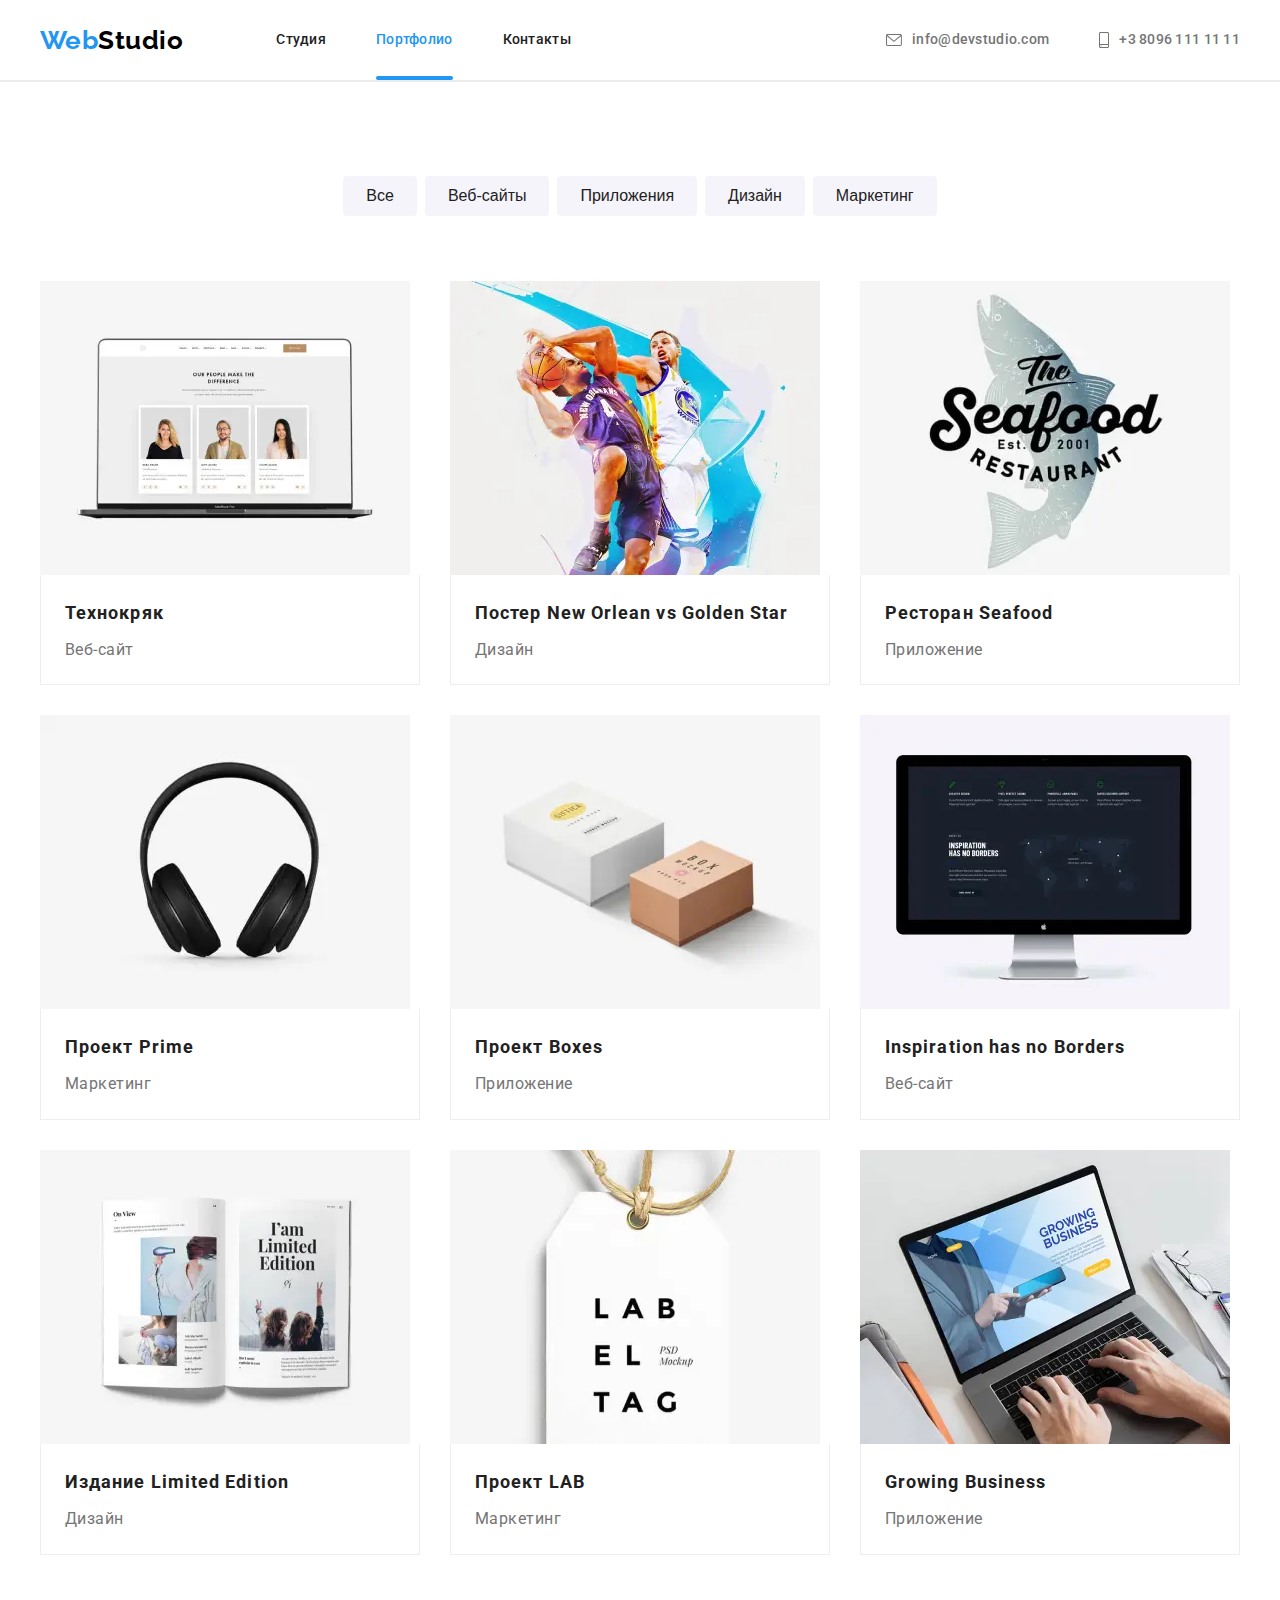
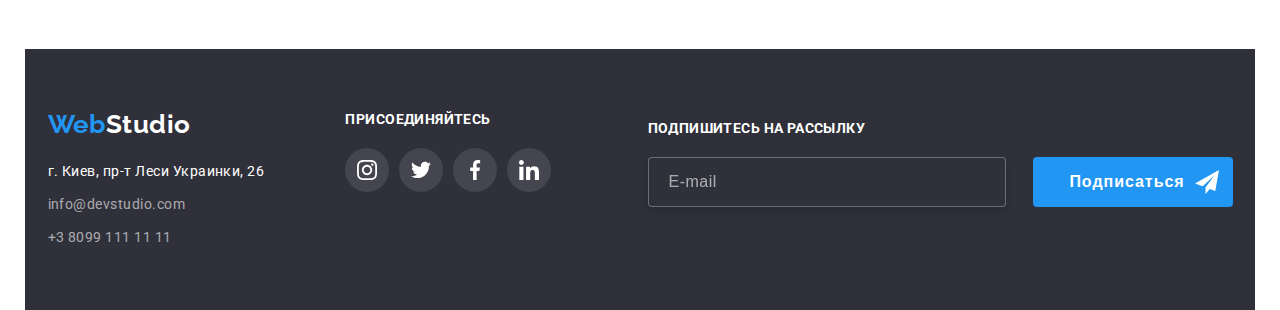
==== portfolio.html @ 76807a7b "254" ====
<!DOCTYPE html>
<html lang="ru">
  <head>
    <meta charset="UTF-8" />
    <meta name="viewport" content="width=device-width, initial-scale=1.0" />
    <title>WebStudio (Version 2.1)</title>
    <link rel="preconnect" href="https://fonts.gstatic.com" />
    <link
      rel="stylesheet"
      href="https://cdnjs.cloudflare.com/ajax/libs/modern-normalize/1.0.0/modern-normalize.min.css"
      integrity="sha512-ISS7cAi1PEhQ8jnbJpJZMd29NlhNj4AWYyLOSp2CE/CsHxTCu+r+t0D2yoJudVrd0/8fTVPUVDzY5Tvli75u/g=="
      crossorigin="anonymous"
    />
    <link
      href="https://fonts.googleapis.com/css2?family=Raleway:wght@700&family=Roboto:wght@400;500;700;900&display=swap"
      rel="stylesheet"
    />
    <link rel="stylesheet" href="./css/main.min.css" />
  </head>
  <body>
    <header class="header">
      <div class="header__container container">
        <nav class="header-nav">
          <a href="/" class="logo">
            <span class="logo__webletters">Web</span>Studio</a
          >
          <ul class="header-nav__list list">
            <li class="header-nav__item">
              <a href="/" class="header-nav__link"
                >Студия</a
              >
            </li>
            <li class="header-nav__item">
              <a href="./portfolio.html" class="header-nav__link header-nav__link--active">Портфолио</a>
            </li>
            <li class="header-nav__item">
              <a href="./contacts.html" class="header-nav__link">Контакты</a>
            </li>
          </ul>
          <!-- Contacts links in Header -->
          <ul class="header-contacts__list list">
            <li class="header-contacts__item">
              <a href="mailto:info@devstudio.com" class="header-contacts__link">
                <svg class="header-contacts__icon-env">
                  <use href="./images/icons.svg#envelope"></use></svg
                >info@devstudio.com</a
              >
            </li>
            <li class="header-contacts__item">
              <a href="tel:+380961111111" class="header-contacts__link"
                ><svg class="header-contacts__icon-phone">
                  <use href="./images/icons.svg#smartphone"></use></svg
                >+3 8096 111 11 11</a
              >
            </li>
          </ul>
        </nav>
        <button type="button" class="mobile-menu__button" data-menu-button>
          <svg class="mobile-menu__icon-menu">
            <use href="./images/icons.svg#mobile-menu"></use>
            >
          </svg>
        </button>
      </div>
      <div class="mobile-menu" data-menu>
        <div class="mobile-menu__container container">
          <button
            type="button"
            class="mobile-menu__close-button"
            data-menu-close
          >
            <svg class="mobile-menu__icon-close">
              <use href="./images/icons.svg#mobile-menu-close"></use>
              >
            </svg>
          </button>
          <ul class="mobile-menu__nav-list list">
            <li class="mobile-menu__nav-item">
              <a href="/" class="mobile-menu__nav-link link">Студия</a>
            </li>
            <li class="mobile-menu__nav-item">
              <a href="./portfolio.html" class="mobile-menu__nav-link link"
                >Портфолио</a
              >
            </li>
            <li class="mobile-menu__nav-item">
              <a href="" class="mobile-menu__nav-link link">Контакты</a>
            </li>
          </ul>
          <ul class="mobile-menu__contacts-list list">
            <li class="mobile-menu__contacts-item">
              <a href="tel:+380961111111" class="mobile-menu__contacts-tel link"
                >+3 8096 111 11 11</a
              >
            </li>
            <li class=mobile-menu__contacts-item">
              <a href="mailto:info@devstudio.com" class="mobile-menu__contacts-email link">
                info@devstudio.com</a
              >
            </li>
          </ul>
          <div class="mobile-menu__social-icon-row">
                <ul class="mobile-menu__social-icon-list list">
                  <li class="mobile-menu__social-icon-item">
                    <a href="#" class="mobile-menu__social-icon-link link">
                      Instagram
                    </a>
                  </li>
                  <li class="mobile-menu__social-icon-item">
                    <a href="#" class="mobile-menu__social-icon-link link">
                      Twitter
                    </a>
                  </li>
                  <li class="mobile-menu__social-icon-item">
                    <a href="#" class="mobile-menu__social-icon-link link">
                      Facebook
                    </a>
                  </li>
                  <li class="mobile-menu__social-icon-item">
                    <a href="#" class="mobile-menu__social-icon-link link">
                      LinkedIn
                    </a>
                  </li>
                </ul>
              </div>
        </div>
      </div>
      <div class="header__border"></div>
    </header>
    <main>
        <section class="section">
          <div class="container">
            <ul class="list portfolio-nav">
              <li class="portfolio-nav__item">
                <button type="button" class="secondary-button pointer">
                  Все
                </button>
              </li>
              <li class="portfolio-nav__item">
                <button type="button" class="secondary-button pointer">
                  Веб-сайты
                </button>
              </li>
              <li class="portfolio-nav__item">
                <button type="button" class="secondary-button pointer">
                  Приложения
                </button>
              </li>
              <li class="portfolio-nav__item">
                <button type="button" class="secondary-button pointer">
                  Дизайн
                </button>
              </li>
              <li class="portfolio-nav__item">
                <button type="button" class="secondary-button pointer">
                  Маркетинг
                </button>
              </li>
            </ul>
          <!-- Projects -->
          <ul class="list project-list">
            <li class="project-list__item">
              <a href="" class="project-list__link">
                <div class="project-list__img-wrapper">
<picture class="project-list__img">
    <source
      srcset="./images/portfolio/webp/desk-tech.webp 1x, ./images/portfolio/webp/desk-tech@2x.webp 2x"
      media="(min-width: 1200px)" type="image/webp">
    <source
      srcset="./images/portfolio/jpg/desk-tech.jpg 1x, ./images/portfolio/jpg/desk-tech@2x.jpg 2x"
      media="(min-width: 1200px)">
    <source
      srcset="./images/portfolio/webp/tablet-tech.webp 1x, ./images/portfolio/webp/tablet-tech@2x.webp 2x"
      media="(min-width: 768px)" type="image/webp">
    <source
      srcset="./images/portfolio/jpg/tablet-tech.jpg 1x, ./images/portfolio/jpg/tablet-tech@2x.jpg 2x"
      media="(min-width: 768px)">
    <source
      srcset="./images/portfolio/webp/mobile-tech.webp 1x, ./images/portfolio/webp/mobile-tech@2x.webp 2x"
      media="(min-width: 480px)" type="image/webp">
    <source
      srcset="./images/portfolio/jpg/mobile-tech.jpg 1x, ./images/portfolio/jpg/mobile-tech@2x.jpg 2x"
      media="(min-width: 480px)">
    <img src="#" alt="notebook">
</picture>
                  <p class="overlay">
                    Технокряк это современная площадка распространения
                    коронавируса. Компании используют эту платформу для
                    цифрового шпионажа и атак на защищённые сервера конкурентов.
                  </p>
                </div>
                <div class="project-list__card-content">
                  <h2 class="project-list__name">Технокряк</h2>
                  <p class="project-list__entity">Веб-сайт</p>
                </div>
              </a>
            </li>
            <li class="project-list__item">
              <a href="" class="project-list__link">
                <div class="project-list__img-wrapper">
<picture class="project-list__img">
    <source
      srcset="./images/portfolio/webp/desk-basketball.webp 1x, ./images/portfolio/webp/desk-basketball@2x.webp 2x"
      media="(min-width: 1200px)" type="image/webp">
    <source
      srcset="./images/portfolio/jpg/desk-basketball.jpg 1x, ./images/portfolio/jpg/desk-basketball@2x.jpg 2x"
      media="(min-width: 1200px)">
    <source
      srcset="./images/portfolio/webp/tablet-basketball.webp 1x, ./images/portfolio/webp/tablet-basketball@2x.webp 2x"
      media="(min-width: 768px)" type="image/webp">
    <source
      srcset="./images/portfolio/jpg/tablet-basketball.jpg 1x, ./images/portfolio/jpg/tablet-basketball@2x.jpg 2x"
      media="(min-width: 768px)">
    <source
      srcset="./images/portfolio/webp/mobile-basketball.webp 1x, ./images/portfolio/webp/mobile-basketball@2x.webp 2x"
      media="(min-width: 480px)" type="image/webp">
    <source
      srcset="./images/portfolio/jpg/mobile-basketball.jpg 1x, ./images/portfolio/jpg/mobile-basketball@2x.jpg 2x"
      media="(min-width: 480px)">
    <img src="#" alt="basketball-player">
</picture>
                  <p class="overlay"></p>
                </div>
                <div class="project-list__card-content">
                  <h2 class="project-list__name">
                    Постер New Orlean vs Golden Star
                  </h2>
                  <p class="project-list__entity">Дизайн</p>
                </div>
              </a>
            </li>
            <li class="project-list__item">
              <a href="" class="project-list__link">
                <div class="project-list__img-wrapper">
<picture class="project-list__img">
    <source
      srcset="./images/portfolio/webp/desk-seafood.webp 1x, ./images/portfolio/webp/desk-seafood@2x.webp 2x"
      media="(min-width: 1200px)" type="image/webp">
    <source
      srcset="./images/portfolio/jpg/desk-seafood.jpg 1x, ./images/portfolio/jpg/desk-seafood@2x.jpg 2x"
      media="(min-width: 1200px)">
    <source
      srcset="./images/portfolio/webp/tablet-seafood.webp 1x, ./images/portfolio/webp/tablet-seafood@2x.webp 2x"
      media="(min-width: 768px)" type="image/webp">
    <source
      srcset="./images/portfolio/jpg/tablet-seafood.jpg 1x, ./images/portfolio/jpg/tablet-seafood@2x.jpg 2x"
      media="(min-width: 768px)">
    <source
      srcset="./images/portfolio/webp/mobile-seafood.webp 1x, ./images/portfolio/webp/mobile-seafood@2x.webp 2x"
      media="(min-width: 480px)" type="image/webp">
    <source
      srcset="./images/portfolio/jpg/mobile-seafood.jpg 1x, ./images/portfolio/jpg/mobile-seafood@2x.jpg 2x"
      media="(min-width: 480px)">
    <img src="#" alt="label">
</picture>
                  <p class="overlay"></p>
                </div>
                <div class="project-list__card-content">
                  <h2 class="project-list__name">Ресторан Seafood</h2>
                  <p class="project-list__entity">Приложение</p>
                </div>
              </a>
            </li>
            <li class="project-list__item">
              <a href="" class="project-list__link">
                <div class="project-list__img-wrapper">
<picture class="project-list__img">
    <source
      srcset="./images/portfolio/webp/desk-headphones.webp 1x, ./images/portfolio/webp/desk-headphones@2x.webp 2x"
      media="(min-width: 1200px)" type="image/webp">
    <source
      srcset="./images/portfolio/jpg/desk-headphones.jpg 1x, ./images/portfolio/jpg/desk-headphones@2x.jpg 2x"
      media="(min-width: 1200px)">
    <source
      srcset="./images/portfolio/webp/tablet-headphones.webp 1x, ./images/portfolio/webp/tablet-headphones@2x.webp 2x"
      media="(min-width: 768px)" type="image/webp">
    <source
      srcset="./images/portfolio/jpg/tablet-headphones.jpg 1x, ./images/portfolio/jpg/tablet-headphones@2x.jpg 2x"
      media="(min-width: 768px)">
    <source
      srcset="./images/portfolio/webp/mobile-headphones.webp 1x, ./images/portfolio/webp/mobile-headphones@2x.webp 2x"
      media="(min-width: 480px)" type="image/webp">
    <source
      srcset="./images/portfolio/jpg/mobile-headphones.jpg 1x, ./images/portfolio/jpg/mobile-headphones@2x.jpg 2x"
      media="(min-width: 480px)">
    <img src="#" alt="headphones">
</picture>
                  <p class="overlay"></p>
                </div>
                <div class="project-list__card-content">
                  <h2 class="project-list__name">Проект Prime</h2>
                  <p class="project-list__entity">Маркетинг</p>
                </div></a
              >
            </li>
            <li class="project-list__item">
              <a href="" class="project-list__link">
                <div class="project-list__img-wrapper">
<picture class="project-list__img">
    <source
      srcset="./images/portfolio/webp/desk-boxes.webp 1x, ./images/portfolio/webp/desk-boxes@2x.webp 2x"
      media="(min-width: 1200px)" type="image/webp">
    <source
      srcset="./images/portfolio/jpg/desk-boxes.jpg 1x, ./images/portfolio/jpg/desk-boxes@2x.jpg 2x"
      media="(min-width: 1200px)">
    <source
      srcset="./images/portfolio/webp/tablet-boxes.webp 1x, ./images/portfolio/webp/tablet-boxes@2x.webp 2x"
      media="(min-width: 768px)" type="image/webp">
    <source
      srcset="./images/portfolio/jpg/tablet-boxes.jpg 1x, ./images/portfolio/jpg/tablet-boxes@2x.jpg 2x"
      media="(min-width: 768px)">
    <source
      srcset="./images/portfolio/webp/mobile-boxes.webp 1x, ./images/portfolio/webp/mobile-boxes@2x.webp 2x"
      media="(min-width: 480px)" type="image/webp">
    <source
      srcset="./images/portfolio/jpg/mobile-boxes.jpg 1x, ./images/portfolio/jpg/mobile-boxes@2x.jpg 2x"
      media="(min-width: 480px)">
    <img src="#" alt="boxes">
</picture>
                  <p class="overlay"></p>
                </div>
                <div class="project-list__card-content">
                  <h2 class="project-list__name">Проект Boxes</h2>
                  <p class="project-list__entity">Приложение</p>
                </div></a
              >
            </li>
            <li class="project-list__item">
              <a href="" class="project-list__link">
                <div class="project-list__img-wrapper">
<picture class="project-list__img">
    <source
      srcset="./images/portfolio/webp/desk-mac.webp 1x, ./images/portfolio/webp/desk-mac@2x.webp 2x"
      media="(min-width: 1200px)" type="image/webp">
    <source
      srcset="./images/portfolio/jpg/desk-mac.jpg 1x, ./images/portfolio/jpg/desk-mac@2x.jpg 2x"
      media="(min-width: 1200px)">
    <source
      srcset="./images/portfolio/webp/tablet-mac.webp 1x, ./images/portfolio/webp/tablet-mac@2x.webp 2x"
      media="(min-width: 768px)" type="image/webp">
    <source
      srcset="./images/portfolio/jpg/tablet-mac.jpg 1x, ./images/portfolio/jpg/tablet-mac@2x.jpg 2x"
      media="(min-width: 768px)">
    <source
      srcset="./images/portfolio/webp/mobile-mac.webp 1x, ./images/portfolio/webp/mobile-mac@2x.webp 2x"
      media="(min-width: 480px)" type="image/webp">
    <source
      srcset="./images/portfolio/jpg/mobile-mac.jpg 1x, ./images/portfolio/jpg/mobile-mac@2x.jpg 2x"
      media="(min-width: 480px)">
    <img src="#" alt="monitor">
</picture>
                  <p class="overlay"></p>
                </div>
                <div class="project-list__card-content">
                  <h2 class="project-list__name">Inspiration has no Borders</h2>
                  <p class="project-list__entity">Веб-сайт</p>
                </div></a
              >
            </li>
            <li class="project-list__item">
              <a href="" class="project-list__link">
                <div class="project-list__img-wrapper">
<picture class="project-list__img">
    <source
      srcset="./images/portfolio/webp/desk-book.webp 1x, ./images/portfolio/webp/desk-book@2x.webp 2x"
      media="(min-width: 1200px)" type="image/webp">
    <source
      srcset="./images/portfolio/jpg/desk-book.jpg 1x, ./images/portfolio/jpg/desk-book@2x.jpg 2x"
      media="(min-width: 1200px)">
    <source
      srcset="./images/portfolio/webp/tablet-book.webp 1x, ./images/portfolio/webp/tablet-book@2x.webp 2x"
      media="(min-width: 768px)" type="image/webp">
    <source
      srcset="./images/portfolio/jpg/tablet-book.jpg 1x, ./images/portfolio/jpg/tablet-book@2x.jpg 2x"
      media="(min-width: 768px)">
    <source
      srcset="./images/portfolio/webp/mobile-book.webp 1x, ./images/portfolio/webp/mobile-book@2x.webp 2x"
      media="(min-width: 480px)" type="image/webp">
    <source
      srcset="./images/portfolio/jpg/mobile-book.jpg 1x, ./images/portfolio/jpg/mobile-book@2x.jpg 2x"
      media="(min-width: 480px)">
    <img src="#" alt="book">
</picture>
                  <p class="overlay"></p>
                </div>
                <div class="project-list__card-content">
                  <h2 class="project-list__name">Издание Limited Edition</h2>
                  <p class="project-list__entity">Дизайн</p>
                </div></a
              >
            </li>
            <li class="project-list__item">
              <a href="" class="project-list__link">
                <div class="project-list__img-wrapper">
<picture class="project-list__img">
    <source
      srcset="./images/portfolio/webp/desk-label.webp 1x, ./images/portfolio/webp/desk-label@2x.webp 2x"
      media="(min-width: 1200px)" type="image/webp">
    <source
      srcset="./images/portfolio/jpg/desk-label.jpg 1x, ./images/portfolio/jpg/desk-label@2x.jpg 2x"
      media="(min-width: 1200px)">
    <source
      srcset="./images/portfolio/webp/tablet-label.webp 1x, ./images/portfolio/webp/tablet-label@2x.webp 2x"
      media="(min-width: 768px)" type="image/webp">
    <source
      srcset="./images/portfolio/jpg/tablet-label.jpg 1x, ./images/portfolio/jpg/tablet-label@2x.jpg 2x"
      media="(min-width: 768px)">
    <source
      srcset="./images/portfolio/webp/mobile-label.webp 1x, ./images/portfolio/webp/mobile-label@2x.webp 2x"
      media="(min-width: 480px)" type="image/webp">
    <source
      srcset="./images/portfolio/jpg/mobile-label.jpg 1x, ./images/portfolio/jpg/mobile-label@2x.jpg 2x"
      media="(min-width: 480px)">
    <img src="#" alt="label">
</picture>
                  <p class="overlay"></p>
                </div>
                <div class="project-list__card-content">
                  <h2 class="project-list__name">Проект LAB</h2>
                  <p class="project-list__entity">Маркетинг</p>
                </div></a
              >
            </li>
            <li class="project-list__item">
              <a href="" class="project-list__link">
                <div class="project-list__img-wrapper">
<picture class="project-list__img">
    <source
      srcset="./images/portfolio/webp/desk-mackbook.webp 1x, ./images/portfolio/webp/desk-mackbook@2x.webp 2x"
      media="(min-width: 1200px)" type="image/webp">
    <source
      srcset="./images/portfolio/jpg/desk-mackbook.jpg 1x, ./images/portfolio/jpg/desk-mackbook@2x.jpg 2x"
      media="(min-width: 1200px)">
    <source
      srcset="./images/portfolio/webp/tablet-mackbook.webp 1x, ./images/portfolio/webp/tablet-mackbook@2x.webp 2x"
      media="(min-width: 768px)" type="image/webp">
    <source
      srcset="./images/portfolio/jpg/tablet-mackbook.jpg 1x, ./images/portfolio/jpg/tablet-mackbook@2x.jpg 2x"
      media="(min-width: 768px)">
    <source
      srcset="./images/portfolio/webp/mobile-mackbook.webp 1x, ./images/portfolio/webp/mobile-mackbook@2x.webp 2x"
      media="(min-width: 480px)" type="image/webp">
    <source
      srcset="./images/portfolio/jpg/mobile-mackbook.jpg 1x, ./images/portfolio/jpg/mobile-mackbook@2x.jpg 2x"
      media="(min-width: 480px)">
    <img src="#" alt="mackbook">
</picture>
                  <p class="overlay"></p>
                </div>
                <div class="project-list__card-content">
                  <h2 class="project-list__name">Growing Business</h2>
                  <p class="project-list__entity">Приложение</p>
                </div></a
              >
            </li>
          </ul>
        </section>
      </div>
    </main>
    <footer class="footer">
      <div class="footer__container container">
        <div class="footer__left-side">
        <div class="footer__logo-and-address-wrapper">
            <h2 hidden>Footer</h2>
            <a href="/" class="logo logo__dark-theme">
              <span class="logo__webletters">Web</span>Studio</a
            >
            <address class="footer-address">
              <ul class="footer-address__list list">
                <li class="footer-address__item">
                  г. Киев, пр-т Леси Украинки, 26
                </li>
                <li class="footer-address__item">
                  <a
                    href="mailto:info@devstudio.com"
                    class="footer-address__contact"
                    >info@devstudio.com</a
                  >
                </li>
                <li class="footer-address__item">
                  <a href="tel:+380991111111" class="footer-address__contact"
                    >+3 8099 111 11 11</a
                  >
                </li>
              </ul>
            </address>
            </div>
          <div class="footer__icon-row">
            <b class="footer__icon-title">присоединяйтесь</b>
            <ul class="footer__icon-list list">
              <li class="footer__icon-item">
                <a href="#" class="footer__icon-link">
                  <svg class="footer__icon">
                    <use href="./images/icons.svg#instagram"></use>
                  </svg>
                </a>
              </li>
              <li class="footer__icon-item">
                <a href="#" class="footer__icon-link">
                  <svg class="footer__icon">
                    <use href="./images/icons.svg#twitter"></use>
                  </svg>
                </a>
              </li>
              <li class="footer__icon-item">
                <a href="#" class="footer__icon-link">
                  <svg class="footer__icon">
                    <use href="./images/icons.svg#facebook"></use>
                  </svg>
                </a>
              </li>
              <li class="footer__icon-item">
                <a href="#" class="footer__icon-link">
                  <svg class="footer__icon">
                    <use href="./images/icons.svg#linkedin"></use>
                  </svg>
                </a>
              </li>
            </ul>
          </div>
        </div>
        <div class="footer__right-side">
          <div class="footer__form-section">
            <form action="#" class="footer__form">
              <b class="footer__form-head">Подпишитесь на рассылку</b>
              <input
                type="email"
                class="footer__form-input"
                name="user-email"
                placeholder="E-mail"
                required
              />
              <button type="submit" class="footer__form-btn pointer">
                Подписаться
              </button>
            </form>
          </div>
        </div>
      </div>
    </footer>
    <script src="./js/mobile-menu.js"></script>
  </body>
</html>
---- css/main.min.css ----
:root{--primary-text-color: #212121;--secondary-text-color: #757575;--main-background-color: #e5e5e5;--secondary-background-color: #2f303a;--third-background-color: #f5f4fa;--accent-color: #2196f3;--white-color: #ffffff;--project-list-item-gap: 30px;--icon-color: #afb1b8}.visually-hidden{position:absolute !important;clip:rect(1px 1px 1px 1px);clip:rect(1px, 1px, 1px, 1px);padding:0 !important;border:0 !important;height:1px !important;width:1px !important;overflow:hidden}h1,h2,h3,h4,h5,h6,p{margin-top:0;margin-bottom:0}img{display:block;max-width:100%;height:auto}.list{list-style:none;padding:0;margin:0}.link{text-decoration:none}body{margin:0;background-color:var(--white-color);font-family:'Roboto', sans-serif;letter-spacing:0.03em;color:var(--primary-text-color);overflow-x:hidden}.pointer{cursor:pointer}.section{padding-top:94px;padding-bottom:94px}.container{padding-left:15px;padding-right:15px;margin:0 auto}@media screen and (min-width: 480px){.container{width:480px}}@media screen and (min-width: 768px){.container{width:768px}}@media screen and (min-width: 1200px){.container{width:1200px}}.primary-button{display:inline-block;border:1px solid transparent;border-radius:4px;padding:10px 32px;min-width:200px;font-weight:bold;font-size:16px;line-height:1.87;align-items:center;text-align:center;letter-spacing:0.06em;background-color:var(--accent-color);color:var(--white-color)}.secondary-button{display:inline-block;border:1px solid transparent;border-radius:4px;padding:6px 22px;min-width:73px;font-weight:500;font-size:16px;line-height:1.6;background-color:var(--third-background-color);color:var(--primary-text-color);text-align:center;transition:background-color 250ms cubic-bezier(0.4, 0, 0.2, 1),color 250ms cubic-bezier(0.4, 0, 0.2, 1),box-shadow 250ms cubic-bezier(0.4, 0, 0.2, 1)}.secondary-button:hover,.secondary-button:focus{background-color:var(--accent-color);color:var(--white-color);box-shadow:0px 3px 1px rgba(0,0,0,0.1),0px 1px 2px rgba(0,0,0,0.08),0px 2px 2px rgba(0,0,0,0.12)}.secondary-titles{margin-top:0;margin-bottom:50px;font-weight:bold;font-size:36px;line-height:1.17;text-align:center}.backdrop{position:fixed;top:0;left:0;width:100vw;height:100vh;background-color:rgba(0,0,0,0.2);transition:opacity 500ms linear}.modal{position:absolute;left:50%;top:50%;transform:translate(-50%, -50%);width:96vw;max-width:450px;height:90vh;max-height:608px;overflow-y:scroll;background:var(--white-color);box-shadow:0px 1px 3px rgba(0,0,0,0.12),0px 1px 1px rgba(0,0,0,0.14),0px 2px 1px rgba(0,0,0,0.2);border-radius:4px;transition:transform 250ms cubic-bezier(0.4, 0, 0.2, 1)}@media screen and (min-width: 1200px){.modal{max-width:528px;height:580px}}.backdrop.is-hidden .modal{transition:transform 250ms cubic-bezier(0.4, 0, 0.2, 1)}.modal__close-btn{position:absolute;display:flex;justify-content:center;align-items:center;top:8px;right:8px;width:30px;height:30px;fill:#000000;background-color:transparent;border-radius:50%;border:1px solid rgba(0,0,0,0.1);transition:fill 250ms cubic-bezier(0.4, 0, 0.2, 1)}.modal__close-btn:hover .close-btn,.modal__close-btn:focus .close-btn{fill:var(--accent-color)}.close-btn{width:18px;height:18px}.is-hidden{opacity:0;visibility:hidden;pointer-events:none}.modal-form{display:flex;flex-direction:column;padding:40px}.modal-form__head{font-style:normal;font-weight:bold;font-size:20px;line-height:1.15;text-align:center;letter-spacing:0.03em;margin-bottom:12px}.modal-form__field{width:100%;height:58px;font-style:normal;font-weight:normal;font-size:12px;line-height:1.16;letter-spacing:0.01em;color:var(--secondary-text-color);margin-bottom:10px}.modal-form__field:nth-last-child(4){width:100%;height:138px;margin-bottom:20px}.modal-form__input-wrapper{display:block;position:relative}.modal-form__input{width:100%;height:40px;border:1px solid rgba(33,33,33,0.2);border-radius:4px;resize:none;padding-left:42px;transition:border-color 250ms cubic-bezier(0.4, 0, 0.2, 1)}.modal-form__input:nth-last-child(4){height:120px}.modal-form__input:focus{outline:none;border-color:var(--accent-color)}.modal-form__input:focus+.modal-form__icon{fill:var(--accent-color)}.modal-form__icon{position:absolute;top:50%;left:12px;transform:translateY(-50%);display:block;width:18px;height:18px;background-color:transparent;fill:var(--primary-text-color);transition:fill 250ms cubic-bezier(0.4, 0, 0.2, 1)}.modal-form__message{width:100%;height:120px;border:1px solid rgba(33,33,33,0.2);border-radius:4px;resize:none;padding:12px 16px;transition:border-color 250ms cubic-bezier(0.4, 0, 0.2, 1)}.modal-form__message:focus{outline:none;border-color:var(--accent-color)}.modal-form__message::placeholder{font-style:normal;font-weight:normal;font-size:12px;line-height:1.16;letter-spacing:0.01em;color:rgba(117,117,117,0.5)}.modal-form__term-desc{display:flex;font-style:normal;font-weight:normal;font-style:normal;font-weight:normal;font-size:12px;line-height:1.16;letter-spacing:0.03em;color:var(--secondary-text-color)}@media screen and (min-width: 1200px){.modal-form__term-desc{font-size:14px;line-height:1.71}}.modal-form__term-desc::before{display:inline-block;content:'';width:16px;height:16px;outline:1px solid #000000;margin-right:6px;cursor:pointer;vertical-align:middle}.modal-form__term:checked+.modal-form__term-desc::before{outline:none;background-image:url("../images/icon-check.svg")}.modal-form__term-link{font-style:normal;font-weight:normal;font-size:12px;line-height:1.16;letter-spacing:0.03em;color:var(--accent-color)}@media screen and (min-width: 1200px){.modal-form__term-link{font-size:14px;line-height:1.71}}.modal-form__btn{align-self:center;margin-top:30px;width:200px;height:50px;background:#188ce8;border:1px solid transparent;box-shadow:0px 4px 4px rgba(0,0,0,0.15);border-radius:4px;font-style:normal;font-weight:bold;font-size:16px;line-height:1.87;text-align:center;letter-spacing:0.06em;color:var(--white-color)}.logo{font-family:Raleway;font-weight:bold;font-size:26px;line-height:1.19;color:#000000;text-decoration:none}.logo__webletters{color:var(--accent-color)}.logo__dark-theme{color:var(--white-color)}@media screen and (max-width: 767px){.mobile-menu{position:fixed;z-index:1;top:0;left:0;width:100vw;height:100vh;background-color:#fff;opacity:0;visibility:hidden;pointer-events:none;overflow-y:scroll}.mobile-menu__button{padding:0;border:none;background-color:transparent}.mobile-menu__icon-menu{width:40px;height:40px;fill:#000000}.mobile-menu__button:active .mobile-menu__icon-menu{fill:var(--accent-color)}.mobile-menu__icon-close{width:40px;height:40px;fill:#000000}.mobile-menu__close-button:active .mobile-menu__icon-close{fill:var(--accent-color)}.mobile-menu__container{position:relative;padding-top:48px;padding-bottom:48px;padding-left:24px}.mobile-menu__close-button{position:absolute;top:10px;right:15px;width:40px;height:40px;background-color:transparent;border:none}.mobile-menu__nav-item:not(:last-child){margin-bottom:32px}.mobile-menu__nav-list{margin-bottom:302px}.mobile-menu__nav-link{font-style:normal;font-weight:500;font-size:40px;line-height:1.17;text-align:center;letter-spacing:0.02em;color:var(--primary-text-color)}.mobile-menu__nav-link:active{color:var(--accent-color)}.mobile-menu__contacts-list{margin-bottom:65px}.mobile-menu__contacts-item{margin-bottom:32px}.mobile-menu__contacts-tel{font-style:normal;font-weight:500;font-size:34px;line-height:1.17;letter-spacing:0.02em;color:var(--accent-color)}.mobile-menu__contacts-email{font-style:normal;font-weight:500;font-size:24px;line-height:1.16;letter-spacing:0.02em;color:var(--secondary-text-color)}.mobile-menu__social-icon-list{display:flex;justify-content:start;padding:0}.mobile-menu__social-icon-item:not(:first-child){margin-left:20px}.mobile-menu__social-icon-link{font-style:normal;font-weight:500;font-size:18px;line-height:1.22;letter-spacing:0.02em;color:var(--accent-color)}.is-open{opacity:1;visibility:visible;pointer-events:auto;transition:opacity 250ms cubic-bezier(0.4, 0, 0.2, 1),visibility 250ms cubic-bezier(0.4, 0, 0.2, 1)}}@media screen and (min-width: 768px){.mobile-menu{display:none}}@media screen and (min-width: 768px){.mobile-menu__button{display:none}}@media screen and (max-width: 767px){.header__container{display:flex;align-items:center;justify-content:space-between;padding-top:16px;padding-bottom:16px}}.header-nav{display:flex;align-items:center}.header-nav__list{display:flex;margin-left:93px}@media screen and (max-width: 767px){.header-nav__list{display:none}}.header-nav__item:not(:last-child){margin-right:50px}.header-nav__link{display:block;padding-top:32px;font-weight:500;font-size:14px;line-height:1.14;letter-spacing:0.02em;color:var(--primary-text-color);text-decoration:none;transition:color 250ms cubic-bezier(0.4, 0, 0.2, 1)}.header-nav__link:hover,.header-nav__link:focus{color:var(--accent-color)}.header-nav__link::after{display:block;content:'';height:4px;border-radius:2px;margin:0 auto;margin-top:28px;transition:background-color 250ms cubic-bezier(0.4, 0, 0.2, 1)}.header-nav__link:hover.header-nav__link::after,.header-nav__link:focus.header-nav__link::after{background-color:var(--accent-color)}.header-nav__link--active{color:var(--accent-color)}.header-nav__link--active::after{background-color:var(--accent-color)}.header-contacts__list{display:flex;margin-left:auto}@media screen and (max-width: 767px){.header-contacts__list{display:none}}@media screen and (min-width: 768px) and (max-width: 1199px){.header-contacts__list{display:block}}@media screen and (min-width: 1200px){.header-contacts__item:last-child{margin-left:50px}}.header-contacts__link{display:flex;font-weight:500;font-size:14px;line-height:1.14;letter-spacing:0.02em;justify-content:center;align-items:center;color:var(--secondary-text-color);text-decoration:none;fill:var(--secondary-text-color)}@media screen and (min-width: 768px) and (max-width: 1199px){.header-contacts__link{display:block}}.header-contacts__link:hover,.header-contacts__link:focus{color:var(--accent-color);fill:var(--accent-color)}.header-contacts__icon-env{margin-right:10px;width:16px;height:12px}.header-contacts__icon-phone{margin-right:10px;width:10px;height:16px}.header__border{height:0px;left:0px;top:80px;border:1px solid #ececec}.hero{margin-top:0;padding-top:200px;padding-bottom:200px;text-align:center;background-color:#c4c4c4;background-image:linear-gradient(rgba(47,48,58,0.4), rgba(47,48,58,0.4)),url("../images/hero-bg-img.jpg");background-repeat:no-repeat;background-position:center;background-size:cover}.hero__title{margin:0;margin-bottom:30px;font-weight:900;font-size:44px;line-height:1.36;letter-spacing:0.06em;text-transform:uppercase;color:var(--white-color)}@media screen and (max-width: 1199px){.hero__title{font-size:26px;line-height:1.61}}@media screen and (min-width: 768px){.feature-list{display:flex}}@media screen and (min-width: 768px) and (max-width: 1199px){.feature-list{flex-wrap:wrap;margin-top:calc(-1 * var(--project-list-item-gap));margin-left:calc(-1 * var(--project-list-item-gap))}}@media screen and (min-width: 768px) and (max-width: 1199px){.feature-list__item{flex-basis:calc(100% / 2 - 30px);margin-left:30px;margin-top:30px}}.feature-list__icon-wrapper{display:flex;justify-content:center;align-items:center;margin-bottom:30px;width:100%;height:120px;border-radius:4px;background-color:var(--third-background-color)}.feature-list__icon{width:70px;height:70px}@media screen and (min-width: 1200px){.feature-list__item:not(:first-child){margin-left:30px}}.feature-list__title{margin-top:0;margin-bottom:10px;font-weight:bold;font-size:14px;line-height:1.14;letter-spacing:0.03em;text-transform:uppercase}@media screen and (max-width: 480px){.feature-list__title{text-align:center}}.feature-list__text{margin-top:0;margin-bottom:0;font-size:14px;line-height:1.71;color:var(--secondary-text-color)}@media screen and (max-width: 1199px){.courses-section{display:none}}.course-list{display:flex}.course-list__item{position:relative;display:flex}.course-list__item:not(:first-child){margin-left:30px}.course-list__text{position:absolute;padding:27px 0;width:100%;bottom:0;background:rgba(47,48,58,0.8);font-style:normal;font-weight:bold;text-align:center;font-size:14px;line-height:1.14;letter-spacing:0.03em;text-transform:uppercase;color:var(--white-color)}.crew-section{background-color:var(--third-background-color)}.crew{display:block}@media screen and (min-width: 768px){.crew{display:flex}}@media screen and (min-width: 768px) and (max-width: 1199px){.crew{flex-wrap:wrap;margin-top:calc(-1 * var(--project-list-item-gap));margin-left:calc(-1 * var(--project-list-item-gap))}}.crew-list{width:100%;background-color:var(--white-color);text-align:center;box-shadow:0px 1px 3px rgba(0,0,0,0.12),0px 1px 1px rgba(0,0,0,0.14),0px 2px 1px rgba(0,0,0,0.2);border-radius:0px 0px 4px 4px}@media screen and (min-width: 768px) and (max-width: 1199px){.crew-list{flex-basis:calc(100% / 2 - 30px);margin-left:30px;margin-top:30px}}@media screen and (min-width: 1200px){.crew-list:not(:first-child){margin-left:30px}}.crew-list__item{padding-top:30px}.crew__name{margin-bottom:10px;font-weight:500;font-size:16px;line-height:1.19}.crew__pos{margin-top:0;margin-bottom:0;font-size:16px;line-height:1.19;color:var(--secondary-text-color)}.crew__icon-row{margin:16px 32px 30px 32px}.crew__icon-list{justify-content:center;display:flex;padding:0}.crew__icon-item{display:inherit}.crew__icon-item:not(:last-child){margin-right:10px}.crew__icon-link{display:flex;align-items:center;justify-content:center;width:44px;height:44px;border-radius:50%;fill:var(--icon-color);transition:fill 250ms cubic-bezier(0.4, 0, 0.2, 1),background-color 250ms cubic-bezier(0.4, 0, 0.2, 1)}.crew__icon-link:focus,.crew__icon-link:hover{fill:var(--white-color);background-color:var(--accent-color);border-radius:50%;outline:none}.crew__icon{width:20px;height:20px}.client-list{display:flex;flex-wrap:wrap;justify-content:center}@media screen and (max-width: 1199px){.client-list{margin-top:calc(-1 * var(--project-list-item-gap));margin-left:calc(-1 * var(--project-list-item-gap))}}@media screen and (min-width: 1200px){.client-list{justify-content:space-between;padding:0;margin:0}}.client-list__item{display:inherit;justify-content:center;align-items:center;border:1px solid var(--icon-color);box-sizing:border-box;border-radius:4px}@media screen and (min-width: 480px) and (max-width: 767px){.client-list__item{flex-basis:calc(100% / 2 - 30px);margin-left:30px;margin-top:30px}}@media screen and (min-width: 768px) and (max-width: 1199px){.client-list__item{flex-basis:calc(100% / 3 - 30px);margin-left:30px;margin-top:30px}}.client-list__link{display:inherit;align-items:center;justify-content:center;max-width:170px;height:90px;fill:var(--icon-color);transition:fill 250ms cubic-bezier(0.4, 0, 0.2, 1)}@media screen and (min-width: 1200px){.client-list__link{width:170px}}.client-list__link:focus,.client-list__link:hover{border:1px solid var(--accent-color);fill:var(--accent-color);outline:none}.client-list__icon.first-comp{width:44px;height:49px}.client-list__icon.second-comp{width:40px;height:52px}.client-list__icon.third-comp{width:41px;height:42px}.client-list__icon.fourth-comp{width:79px;height:42px}.client-list__icon.fifth-comp{width:59px;height:47px}.client-list__icon.sixth-comp{width:88px;height:45px}.portfolio-nav{display:flex;margin-bottom:50px}@media screen and (max-width: 767px){.portfolio-nav{flex-wrap:wrap}}@media screen and (min-width: 768px){.portfolio-nav{justify-content:center}}.portfolio-nav__item:not(:last-child){margin-right:8px;margin-bottom:15px}.project-list{display:block}@media screen and (min-width: 768px){.project-list{display:flex;flex-wrap:wrap;margin-top:calc(-1 * var(--project-list-item-gap));margin-left:calc(-1 * var(--project-list-item-gap))}}.project-list__item{margin:0 auto;transition:box-shadow 250ms cubic-bezier(0.4, 0, 0.2, 1)}@media screen and (min-width: 768px){.project-list__item{flex-basis:calc(100% / 2 - var(--project-list-item-gap));margin-left:var(--project-list-item-gap);margin-top:var(--project-list-item-gap)}}@media screen and (min-width: 1200px){.project-list__item{flex-basis:calc(100% / 3 - var(--project-list-item-gap))}}@media screen and (max-width: 767px){.project-list__item:not(:last-child){margin-bottom:30px}}.project-list__item:hover{box-shadow:0px 1px 1px rgba(0,0,0,0.12),0px 4px 4px rgba(0,0,0,0.06),1px 4px 6px rgba(0,0,0,0.16)}.project-list__card-content{padding:20px 24px;border-left:1px solid #eeeeee;border-right:1px solid #eeeeee;border-bottom:1px solid #eeeeee}.project-list__link{text-decoration:none}.project-list__img-wrapper{position:relative;overflow:hidden;perspective:1000px}.project-list__img{width:100%}.project-list__name{margin-top:0;margin-bottom:4px;font-weight:bold;font-size:18px;line-height:2;letter-spacing:0.06em;color:var(--primary-text-color);text-decoration:none}.project-list__entity{margin-top:0;margin-bottom:0;font-size:16px;line-height:1.87;color:var(--secondary-text-color);text-decoration:none}.footer__container{padding-top:60px;padding-bottom:60px;background-color:var(--secondary-background-color)}@media screen and (min-width: 1200px){.footer__container{display:flex;align-items:baseline;justify-content:space-around}}.footer__left-side{display:block}@media screen and (max-width: 1199px){.footer__left-side{margin-bottom:60px}}@media screen and (min-width: 768px) and (max-width: 1199px){.footer__left-side{display:flex;justify-content:space-around}}@media screen and (min-width: 1200px){.footer__left-side{display:flex}}.footer__logo-and-address-wrapper{display:block}@media screen and (max-width: 1199px){.footer__logo-and-address-wrapper{text-align:center;margin:0 auto}}@media screen and (max-width: 767px){.footer__logo-and-address-wrapper{margin-bottom:60px}}.footer-address{margin-top:20px}.footer-address__item:not(:last-child){margin-bottom:9px}.footer-address__list{font-size:14px;line-height:1.71;color:var(--white-color);font-style:normal}.footer-address__contact{font-size:14px;line-height:1.71;color:rgba(255,255,255,0.6);text-decoration:none}.footer-address__contact:hover,.footer-address__contact:focus{color:var(--accent-color)}.footer__icon-title{display:inline-block;margin-bottom:20px;font-weight:bold;font-size:14px;line-height:1.14;letter-spacing:0.03em;text-transform:uppercase;color:var(--white-color)}.footer__icon-row{margin:0 auto;width:206px}@media screen and (max-width: 1199px){.footer__icon-row{text-align:center}}.footer__icon-list{display:flex;padding:0;margin:0 auto}.footer__icon-item{display:inherit}.footer__icon-item:not(:last-child){margin-right:10px}.footer__icon-link{display:inherit;align-items:center;justify-content:center;width:44px;height:44px;fill:var(--white-color);background-color:rgba(255,255,255,0.1);border-radius:50%;transition:fill 250ms cubic-bezier(0.4, 0, 0.2, 1),background-color 250ms cubic-bezier(0.4, 0, 0.2, 1)}.footer__icon-link:focus,.footer__icon-link:hover{fill:var(--white-color);background-color:var(--accent-color);border-radius:50%;outline:none}.footer__icon{width:20px;height:20px}.footer__right-side{display:block;width:100%}.footer__form-section{display:block}@media screen and (min-width: 1200px){.footer__form-section{position:relative;width:100%;height:86px}}.footer__form{display:flex;flex-direction:column;width:100%}.footer__form-head{margin-bottom:20px;font-weight:bold;font-size:14px;line-height:1.14;letter-spacing:0.03em;text-transform:uppercase;color:var(--white-color)}@media screen and (max-width: 1199px){.footer__form-head{text-align:center}}.footer__form-input{margin-bottom:20px;width:450px;height:50px;border:1px solid rgba(255,255,255,0.3);box-sizing:border-box;padding-left:20px;color:var(--white-color);background-color:var(--secondary-background-color);filter:drop-shadow(0px 4px 4px rgba(0,0,0,0.15));border-radius:4px}@media screen and (max-width: 1199px){.footer__form-input{align-self:center}}@media screen and (min-width: 1200px){.footer__form-input{margin-bottom:0;margin-right:12px;width:358px;height:50px}}.footer__form-input::placeholder{font-weight:normal;font-size:16px;line-height:1.25;align-items:center;letter-spacing:0.03em;color:rgba(255,255,255,0.6)}.footer__form-btn{margin:0 auto;width:200px;height:50px;background:var(--accent-color);border-radius:4px;border:1px solid transparent;font-weight:bold;font-size:16px;line-height:1.87;display:flex;justify-content:center;align-items:center;letter-spacing:0.06em;color:var(--white-color)}@media screen and (min-width: 1200px){.footer__form-btn{position:absolute;bottom:0;right:0;padding-left:29px}}.footer__form-btn::after{content:'';display:inline-block;width:24px;height:24px;margin-left:10px;background-color:var(--accent-color);background-image:url("../images/icon-send.svg")}@media screen and (min-width: 1200px){.footer__right-side,.footer__left-side{width:calc((100% - 30px) / 2)}}.overlay{position:absolute;top:0;left:0;margin:0;background-color:rgba(33,150,243,0.9);font-weight:normal;font-size:18px;line-height:1.55;letter-spacing:0.03em;color:var(--white-color);padding:63px 24px;width:100%;height:100%;transform:translateY(100%);transition:transform 250ms cubic-bezier(0.4, 0, 0.2, 1)}.project-list__link:hover .overlay,.project-list__link:focus .overlay{transform:translateY(0%);transition:250ms cubic-bezier(0.4, 0, 0.2, 1)}
/*# sourceMappingURL=main.min.css.map */
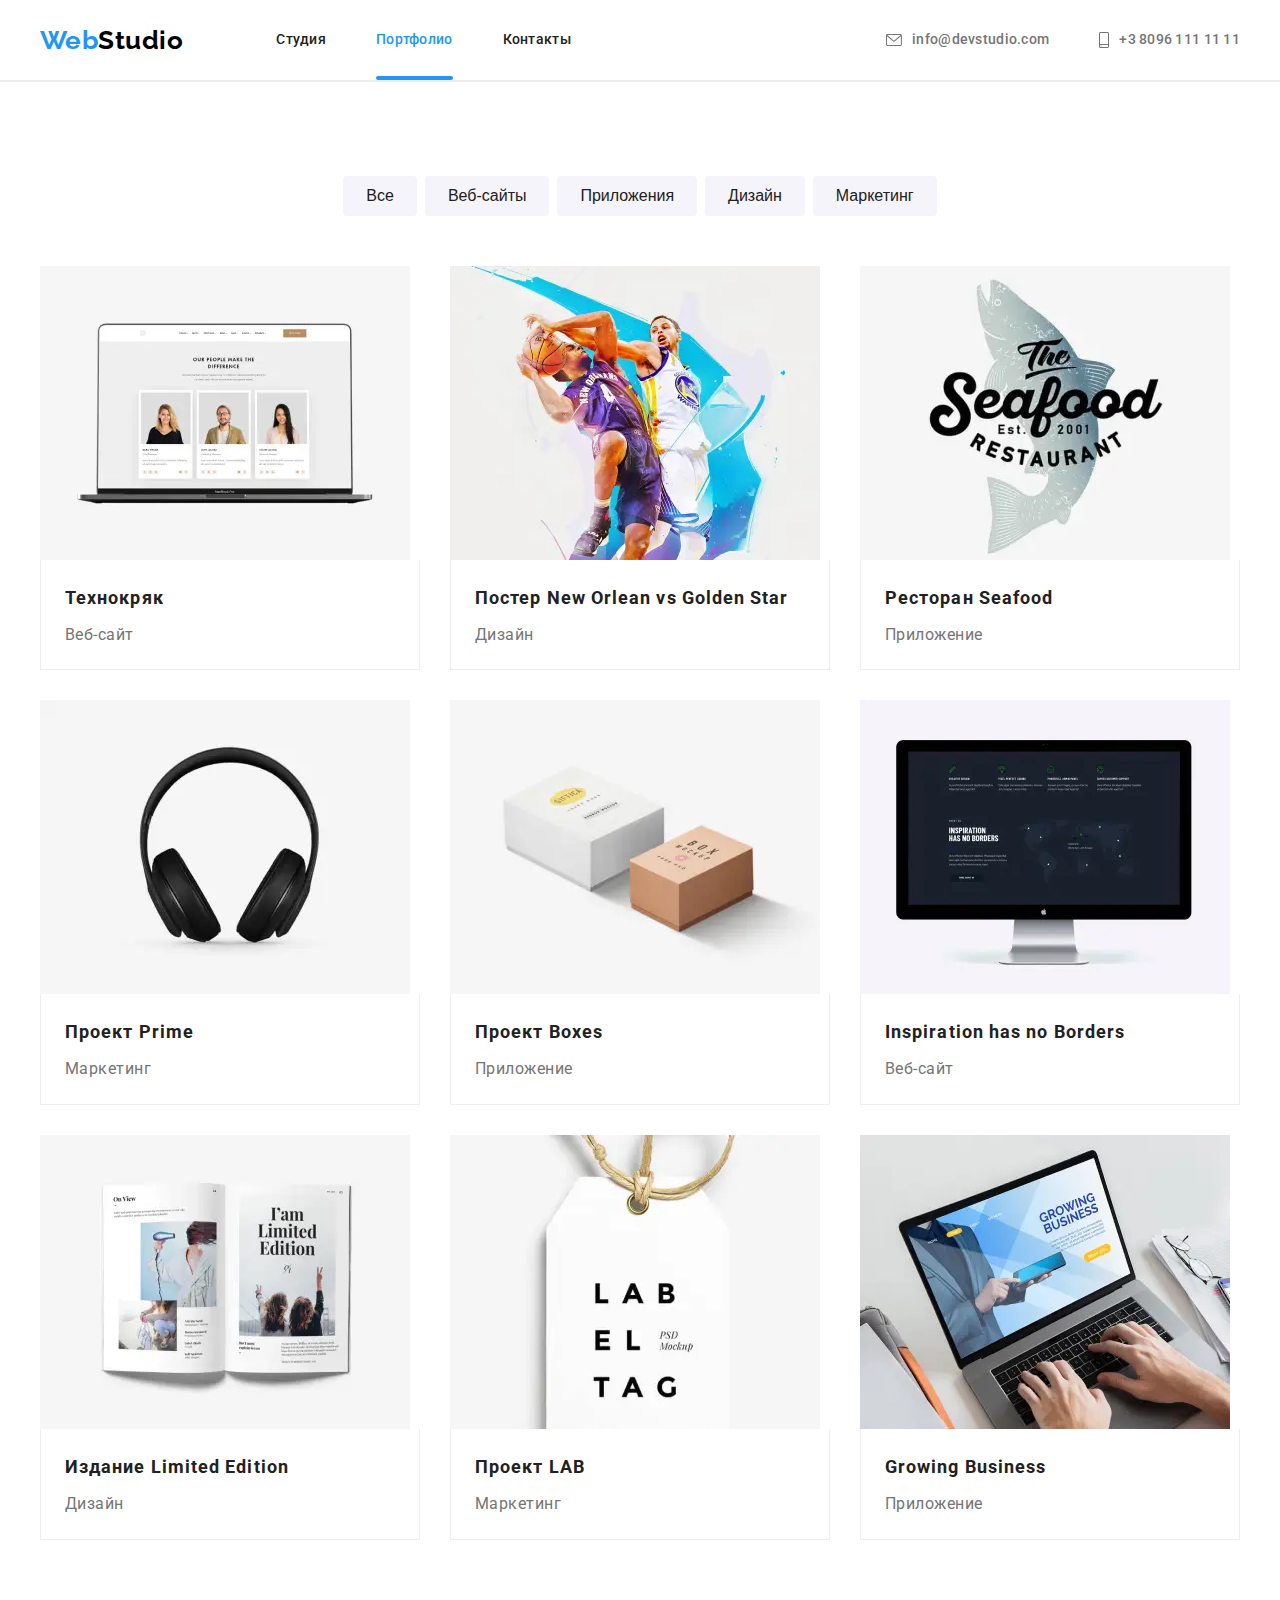
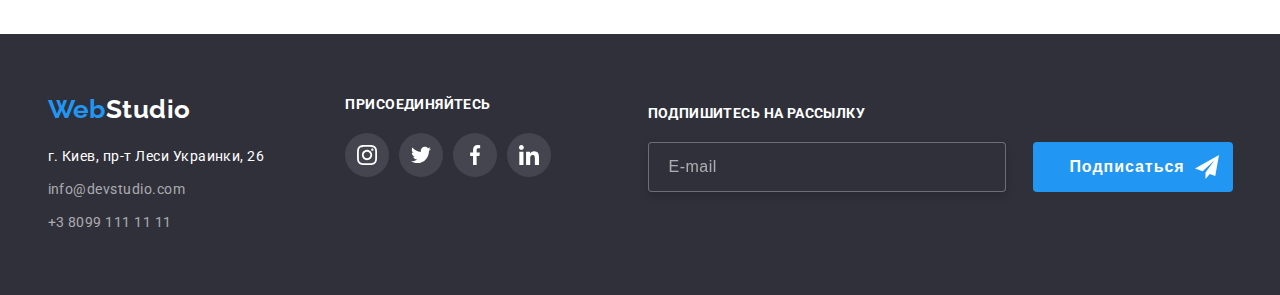
==== commit be881164: "17" ====
--- a/portfolio.html
+++ b/portfolio.html
@@ -21,17 +21,17 @@
     <header class="header">
       <div class="header__container container">
         <nav class="header-nav">
-          <a href="/" class="logo">
+          <a href="./index.html" class="logo">
             <span class="logo__webletters">Web</span>Studio</a
           >
           <ul class="header-nav__list list">
             <li class="header-nav__item">
-              <a href="/" class="header-nav__link"
+              <a href="./index.html" class="header-nav__link"
                 >Студия</a
               >
             </li>
             <li class="header-nav__item">
-              <a href="./portfolio.html" class="header-nav__link header-nav__link--active">Портфолио</a>
+              <a href="/" class="header-nav__link header-nav__link--active">Портфолио</a>
             </li>
             <li class="header-nav__item">
               <a href="./contacts.html" class="header-nav__link">Контакты</a>
@@ -76,10 +76,10 @@
           </button>
           <ul class="mobile-menu__nav-list list">
             <li class="mobile-menu__nav-item">
-              <a href="/" class="mobile-menu__nav-link link">Студия</a>
+              <a href="./index.html" class="mobile-menu__nav-link link">Студия</a>
             </li>
             <li class="mobile-menu__nav-item">
-              <a href="./portfolio.html" class="mobile-menu__nav-link link"
+              <a href="/" class="mobile-menu__nav-link link"
                 >Портфолио</a
               >
             </li>
@@ -128,7 +128,7 @@
       <div class="header__border"></div>
     </header>
     <main>
-        <section class="section">
+        <section class="project-section section">
           <div class="container">
             <ul class="list portfolio-nav">
               <li class="portfolio-nav__item">
@@ -462,7 +462,7 @@
         <div class="footer__left-side">
         <div class="footer__logo-and-address-wrapper">
             <h2 hidden>Footer</h2>
-            <a href="/" class="logo logo__dark-theme">
+            <a href="./index.html" class="logo logo__dark-theme">
               <span class="logo__webletters">Web</span>Studio</a
             >
             <address class="footer-address">
--- a/css/main.min.css
+++ b/css/main.min.css
@@ -1,2 +1,2 @@
-:root{--primary-text-color: #212121;--secondary-text-color: #757575;--main-background-color: #e5e5e5;--secondary-background-color: #2f303a;--third-background-color: #f5f4fa;--accent-color: #2196f3;--white-color: #ffffff;--project-list-item-gap: 30px;--icon-color: #afb1b8}.visually-hidden{position:absolute !important;clip:rect(1px 1px 1px 1px);clip:rect(1px, 1px, 1px, 1px);padding:0 !important;border:0 !important;height:1px !important;width:1px !important;overflow:hidden}h1,h2,h3,h4,h5,h6,p{margin-top:0;margin-bottom:0}img{display:block;max-width:100%;height:auto}.list{list-style:none;padding:0;margin:0}.link{text-decoration:none}body{margin:0;background-color:var(--white-color);font-family:'Roboto', sans-serif;letter-spacing:0.03em;color:var(--primary-text-color);overflow-x:hidden}.pointer{cursor:pointer}.section{padding-top:94px;padding-bottom:94px}.container{padding-left:15px;padding-right:15px;margin:0 auto}@media screen and (min-width: 480px){.container{width:480px}}@media screen and (min-width: 768px){.container{width:768px}}@media screen and (min-width: 1200px){.container{width:1200px}}.primary-button{display:inline-block;border:1px solid transparent;border-radius:4px;padding:10px 32px;min-width:200px;font-weight:bold;font-size:16px;line-height:1.87;align-items:center;text-align:center;letter-spacing:0.06em;background-color:var(--accent-color);color:var(--white-color)}.secondary-button{display:inline-block;border:1px solid transparent;border-radius:4px;padding:6px 22px;min-width:73px;font-weight:500;font-size:16px;line-height:1.6;background-color:var(--third-background-color);color:var(--primary-text-color);text-align:center;transition:background-color 250ms cubic-bezier(0.4, 0, 0.2, 1),color 250ms cubic-bezier(0.4, 0, 0.2, 1),box-shadow 250ms cubic-bezier(0.4, 0, 0.2, 1)}.secondary-button:hover,.secondary-button:focus{background-color:var(--accent-color);color:var(--white-color);box-shadow:0px 3px 1px rgba(0,0,0,0.1),0px 1px 2px rgba(0,0,0,0.08),0px 2px 2px rgba(0,0,0,0.12)}.secondary-titles{margin-top:0;margin-bottom:50px;font-weight:bold;font-size:36px;line-height:1.17;text-align:center}.backdrop{position:fixed;top:0;left:0;width:100vw;height:100vh;background-color:rgba(0,0,0,0.2);transition:opacity 500ms linear}.modal{position:absolute;left:50%;top:50%;transform:translate(-50%, -50%);width:96vw;max-width:450px;height:90vh;max-height:608px;overflow-y:scroll;background:var(--white-color);box-shadow:0px 1px 3px rgba(0,0,0,0.12),0px 1px 1px rgba(0,0,0,0.14),0px 2px 1px rgba(0,0,0,0.2);border-radius:4px;transition:transform 250ms cubic-bezier(0.4, 0, 0.2, 1)}@media screen and (min-width: 1200px){.modal{max-width:528px;height:580px}}.backdrop.is-hidden .modal{transition:transform 250ms cubic-bezier(0.4, 0, 0.2, 1)}.modal__close-btn{position:absolute;display:flex;justify-content:center;align-items:center;top:8px;right:8px;width:30px;height:30px;fill:#000000;background-color:transparent;border-radius:50%;border:1px solid rgba(0,0,0,0.1);transition:fill 250ms cubic-bezier(0.4, 0, 0.2, 1)}.modal__close-btn:hover .close-btn,.modal__close-btn:focus .close-btn{fill:var(--accent-color)}.close-btn{width:18px;height:18px}.is-hidden{opacity:0;visibility:hidden;pointer-events:none}.modal-form{display:flex;flex-direction:column;padding:40px}.modal-form__head{font-style:normal;font-weight:bold;font-size:20px;line-height:1.15;text-align:center;letter-spacing:0.03em;margin-bottom:12px}.modal-form__field{width:100%;height:58px;font-style:normal;font-weight:normal;font-size:12px;line-height:1.16;letter-spacing:0.01em;color:var(--secondary-text-color);margin-bottom:10px}.modal-form__field:nth-last-child(4){width:100%;height:138px;margin-bottom:20px}.modal-form__input-wrapper{display:block;position:relative}.modal-form__input{width:100%;height:40px;border:1px solid rgba(33,33,33,0.2);border-radius:4px;resize:none;padding-left:42px;transition:border-color 250ms cubic-bezier(0.4, 0, 0.2, 1)}.modal-form__input:nth-last-child(4){height:120px}.modal-form__input:focus{outline:none;border-color:var(--accent-color)}.modal-form__input:focus+.modal-form__icon{fill:var(--accent-color)}.modal-form__icon{position:absolute;top:50%;left:12px;transform:translateY(-50%);display:block;width:18px;height:18px;background-color:transparent;fill:var(--primary-text-color);transition:fill 250ms cubic-bezier(0.4, 0, 0.2, 1)}.modal-form__message{width:100%;height:120px;border:1px solid rgba(33,33,33,0.2);border-radius:4px;resize:none;padding:12px 16px;transition:border-color 250ms cubic-bezier(0.4, 0, 0.2, 1)}.modal-form__message:focus{outline:none;border-color:var(--accent-color)}.modal-form__message::placeholder{font-style:normal;font-weight:normal;font-size:12px;line-height:1.16;letter-spacing:0.01em;color:rgba(117,117,117,0.5)}.modal-form__term-desc{display:flex;font-style:normal;font-weight:normal;font-style:normal;font-weight:normal;font-size:12px;line-height:1.16;letter-spacing:0.03em;color:var(--secondary-text-color)}@media screen and (min-width: 1200px){.modal-form__term-desc{font-size:14px;line-height:1.71}}.modal-form__term-desc::before{display:inline-block;content:'';width:16px;height:16px;outline:1px solid #000000;margin-right:6px;cursor:pointer;vertical-align:middle}.modal-form__term:checked+.modal-form__term-desc::before{outline:none;background-image:url("../images/icon-check.svg")}.modal-form__term-link{font-style:normal;font-weight:normal;font-size:12px;line-height:1.16;letter-spacing:0.03em;color:var(--accent-color)}@media screen and (min-width: 1200px){.modal-form__term-link{font-size:14px;line-height:1.71}}.modal-form__btn{align-self:center;margin-top:30px;width:200px;height:50px;background:#188ce8;border:1px solid transparent;box-shadow:0px 4px 4px rgba(0,0,0,0.15);border-radius:4px;font-style:normal;font-weight:bold;font-size:16px;line-height:1.87;text-align:center;letter-spacing:0.06em;color:var(--white-color)}.logo{font-family:Raleway;font-weight:bold;font-size:26px;line-height:1.19;color:#000000;text-decoration:none}.logo__webletters{color:var(--accent-color)}.logo__dark-theme{color:var(--white-color)}@media screen and (max-width: 767px){.mobile-menu{position:fixed;z-index:1;top:0;left:0;width:100vw;height:100vh;background-color:#fff;opacity:0;visibility:hidden;pointer-events:none;overflow-y:scroll}.mobile-menu__button{padding:0;border:none;background-color:transparent}.mobile-menu__icon-menu{width:40px;height:40px;fill:#000000}.mobile-menu__button:active .mobile-menu__icon-menu{fill:var(--accent-color)}.mobile-menu__icon-close{width:40px;height:40px;fill:#000000}.mobile-menu__close-button:active .mobile-menu__icon-close{fill:var(--accent-color)}.mobile-menu__container{position:relative;padding-top:48px;padding-bottom:48px;padding-left:24px}.mobile-menu__close-button{position:absolute;top:10px;right:15px;width:40px;height:40px;background-color:transparent;border:none}.mobile-menu__nav-item:not(:last-child){margin-bottom:32px}.mobile-menu__nav-list{margin-bottom:302px}.mobile-menu__nav-link{font-style:normal;font-weight:500;font-size:40px;line-height:1.17;text-align:center;letter-spacing:0.02em;color:var(--primary-text-color)}.mobile-menu__nav-link:active{color:var(--accent-color)}.mobile-menu__contacts-list{margin-bottom:65px}.mobile-menu__contacts-item{margin-bottom:32px}.mobile-menu__contacts-tel{font-style:normal;font-weight:500;font-size:34px;line-height:1.17;letter-spacing:0.02em;color:var(--accent-color)}.mobile-menu__contacts-email{font-style:normal;font-weight:500;font-size:24px;line-height:1.16;letter-spacing:0.02em;color:var(--secondary-text-color)}.mobile-menu__social-icon-list{display:flex;justify-content:start;padding:0}.mobile-menu__social-icon-item:not(:first-child){margin-left:20px}.mobile-menu__social-icon-link{font-style:normal;font-weight:500;font-size:18px;line-height:1.22;letter-spacing:0.02em;color:var(--accent-color)}.is-open{opacity:1;visibility:visible;pointer-events:auto;transition:opacity 250ms cubic-bezier(0.4, 0, 0.2, 1),visibility 250ms cubic-bezier(0.4, 0, 0.2, 1)}}@media screen and (min-width: 768px){.mobile-menu{display:none}}@media screen and (min-width: 768px){.mobile-menu__button{display:none}}@media screen and (max-width: 767px){.header__container{display:flex;align-items:center;justify-content:space-between;padding-top:16px;padding-bottom:16px}}.header-nav{display:flex;align-items:center}.header-nav__list{display:flex;margin-left:93px}@media screen and (max-width: 767px){.header-nav__list{display:none}}.header-nav__item:not(:last-child){margin-right:50px}.header-nav__link{display:block;padding-top:32px;font-weight:500;font-size:14px;line-height:1.14;letter-spacing:0.02em;color:var(--primary-text-color);text-decoration:none;transition:color 250ms cubic-bezier(0.4, 0, 0.2, 1)}.header-nav__link:hover,.header-nav__link:focus{color:var(--accent-color)}.header-nav__link::after{display:block;content:'';height:4px;border-radius:2px;margin:0 auto;margin-top:28px;transition:background-color 250ms cubic-bezier(0.4, 0, 0.2, 1)}.header-nav__link:hover.header-nav__link::after,.header-nav__link:focus.header-nav__link::after{background-color:var(--accent-color)}.header-nav__link--active{color:var(--accent-color)}.header-nav__link--active::after{background-color:var(--accent-color)}.header-contacts__list{display:flex;margin-left:auto}@media screen and (max-width: 767px){.header-contacts__list{display:none}}@media screen and (min-width: 768px) and (max-width: 1199px){.header-contacts__list{display:block}}@media screen and (min-width: 1200px){.header-contacts__item:last-child{margin-left:50px}}.header-contacts__link{display:flex;font-weight:500;font-size:14px;line-height:1.14;letter-spacing:0.02em;justify-content:center;align-items:center;color:var(--secondary-text-color);text-decoration:none;fill:var(--secondary-text-color)}@media screen and (min-width: 768px) and (max-width: 1199px){.header-contacts__link{display:block}}.header-contacts__link:hover,.header-contacts__link:focus{color:var(--accent-color);fill:var(--accent-color)}.header-contacts__icon-env{margin-right:10px;width:16px;height:12px}.header-contacts__icon-phone{margin-right:10px;width:10px;height:16px}.header__border{height:0px;left:0px;top:80px;border:1px solid #ececec}.hero{margin-top:0;padding-top:200px;padding-bottom:200px;text-align:center;background-color:#c4c4c4;background-image:linear-gradient(rgba(47,48,58,0.4), rgba(47,48,58,0.4)),url("../images/hero-bg-img.jpg");background-repeat:no-repeat;background-position:center;background-size:cover}.hero__title{margin:0;margin-bottom:30px;font-weight:900;font-size:44px;line-height:1.36;letter-spacing:0.06em;text-transform:uppercase;color:var(--white-color)}@media screen and (max-width: 1199px){.hero__title{font-size:26px;line-height:1.61}}@media screen and (min-width: 768px){.feature-list{display:flex}}@media screen and (min-width: 768px) and (max-width: 1199px){.feature-list{flex-wrap:wrap;margin-top:calc(-1 * var(--project-list-item-gap));margin-left:calc(-1 * var(--project-list-item-gap))}}@media screen and (min-width: 768px) and (max-width: 1199px){.feature-list__item{flex-basis:calc(100% / 2 - 30px);margin-left:30px;margin-top:30px}}.feature-list__icon-wrapper{display:flex;justify-content:center;align-items:center;margin-bottom:30px;width:100%;height:120px;border-radius:4px;background-color:var(--third-background-color)}.feature-list__icon{width:70px;height:70px}@media screen and (min-width: 1200px){.feature-list__item:not(:first-child){margin-left:30px}}.feature-list__title{margin-top:0;margin-bottom:10px;font-weight:bold;font-size:14px;line-height:1.14;letter-spacing:0.03em;text-transform:uppercase}@media screen and (max-width: 480px){.feature-list__title{text-align:center}}.feature-list__text{margin-top:0;margin-bottom:0;font-size:14px;line-height:1.71;color:var(--secondary-text-color)}@media screen and (max-width: 1199px){.courses-section{display:none}}.course-list{display:flex}.course-list__item{position:relative;display:flex}.course-list__item:not(:first-child){margin-left:30px}.course-list__text{position:absolute;padding:27px 0;width:100%;bottom:0;background:rgba(47,48,58,0.8);font-style:normal;font-weight:bold;text-align:center;font-size:14px;line-height:1.14;letter-spacing:0.03em;text-transform:uppercase;color:var(--white-color)}.crew-section{background-color:var(--third-background-color)}.crew{display:block}@media screen and (min-width: 768px){.crew{display:flex}}@media screen and (min-width: 768px) and (max-width: 1199px){.crew{flex-wrap:wrap;margin-top:calc(-1 * var(--project-list-item-gap));margin-left:calc(-1 * var(--project-list-item-gap))}}.crew-list{width:100%;background-color:var(--white-color);text-align:center;box-shadow:0px 1px 3px rgba(0,0,0,0.12),0px 1px 1px rgba(0,0,0,0.14),0px 2px 1px rgba(0,0,0,0.2);border-radius:0px 0px 4px 4px}@media screen and (min-width: 768px) and (max-width: 1199px){.crew-list{flex-basis:calc(100% / 2 - 30px);margin-left:30px;margin-top:30px}}@media screen and (min-width: 1200px){.crew-list:not(:first-child){margin-left:30px}}.crew-list__item{padding-top:30px}.crew__name{margin-bottom:10px;font-weight:500;font-size:16px;line-height:1.19}.crew__pos{margin-top:0;margin-bottom:0;font-size:16px;line-height:1.19;color:var(--secondary-text-color)}.crew__icon-row{margin:16px 32px 30px 32px}.crew__icon-list{justify-content:center;display:flex;padding:0}.crew__icon-item{display:inherit}.crew__icon-item:not(:last-child){margin-right:10px}.crew__icon-link{display:flex;align-items:center;justify-content:center;width:44px;height:44px;border-radius:50%;fill:var(--icon-color);transition:fill 250ms cubic-bezier(0.4, 0, 0.2, 1),background-color 250ms cubic-bezier(0.4, 0, 0.2, 1)}.crew__icon-link:focus,.crew__icon-link:hover{fill:var(--white-color);background-color:var(--accent-color);border-radius:50%;outline:none}.crew__icon{width:20px;height:20px}.client-list{display:flex;flex-wrap:wrap;justify-content:center}@media screen and (max-width: 1199px){.client-list{margin-top:calc(-1 * var(--project-list-item-gap));margin-left:calc(-1 * var(--project-list-item-gap))}}@media screen and (min-width: 1200px){.client-list{justify-content:space-between;padding:0;margin:0}}.client-list__item{display:inherit;justify-content:center;align-items:center;border:1px solid var(--icon-color);box-sizing:border-box;border-radius:4px}@media screen and (min-width: 480px) and (max-width: 767px){.client-list__item{flex-basis:calc(100% / 2 - 30px);margin-left:30px;margin-top:30px}}@media screen and (min-width: 768px) and (max-width: 1199px){.client-list__item{flex-basis:calc(100% / 3 - 30px);margin-left:30px;margin-top:30px}}.client-list__link{display:inherit;align-items:center;justify-content:center;max-width:170px;height:90px;fill:var(--icon-color);transition:fill 250ms cubic-bezier(0.4, 0, 0.2, 1)}@media screen and (min-width: 1200px){.client-list__link{width:170px}}.client-list__link:focus,.client-list__link:hover{border:1px solid var(--accent-color);fill:var(--accent-color);outline:none}.client-list__icon.first-comp{width:44px;height:49px}.client-list__icon.second-comp{width:40px;height:52px}.client-list__icon.third-comp{width:41px;height:42px}.client-list__icon.fourth-comp{width:79px;height:42px}.client-list__icon.fifth-comp{width:59px;height:47px}.client-list__icon.sixth-comp{width:88px;height:45px}.portfolio-nav{display:flex;margin-bottom:50px}@media screen and (max-width: 767px){.portfolio-nav{flex-wrap:wrap}}@media screen and (min-width: 768px){.portfolio-nav{justify-content:center}}.portfolio-nav__item:not(:last-child){margin-right:8px;margin-bottom:15px}.project-list{display:block}@media screen and (min-width: 768px){.project-list{display:flex;flex-wrap:wrap;margin-top:calc(-1 * var(--project-list-item-gap));margin-left:calc(-1 * var(--project-list-item-gap))}}.project-list__item{margin:0 auto;transition:box-shadow 250ms cubic-bezier(0.4, 0, 0.2, 1)}@media screen and (min-width: 768px){.project-list__item{flex-basis:calc(100% / 2 - var(--project-list-item-gap));margin-left:var(--project-list-item-gap);margin-top:var(--project-list-item-gap)}}@media screen and (min-width: 1200px){.project-list__item{flex-basis:calc(100% / 3 - var(--project-list-item-gap))}}@media screen and (max-width: 767px){.project-list__item:not(:last-child){margin-bottom:30px}}.project-list__item:hover{box-shadow:0px 1px 1px rgba(0,0,0,0.12),0px 4px 4px rgba(0,0,0,0.06),1px 4px 6px rgba(0,0,0,0.16)}.project-list__card-content{padding:20px 24px;border-left:1px solid #eeeeee;border-right:1px solid #eeeeee;border-bottom:1px solid #eeeeee}.project-list__link{text-decoration:none}.project-list__img-wrapper{position:relative;overflow:hidden;perspective:1000px}.project-list__img{width:100%}.project-list__name{margin-top:0;margin-bottom:4px;font-weight:bold;font-size:18px;line-height:2;letter-spacing:0.06em;color:var(--primary-text-color);text-decoration:none}.project-list__entity{margin-top:0;margin-bottom:0;font-size:16px;line-height:1.87;color:var(--secondary-text-color);text-decoration:none}.footer__container{padding-top:60px;padding-bottom:60px;background-color:var(--secondary-background-color)}@media screen and (min-width: 1200px){.footer__container{display:flex;align-items:baseline;justify-content:space-around}}.footer__left-side{display:block}@media screen and (max-width: 1199px){.footer__left-side{margin-bottom:60px}}@media screen and (min-width: 768px) and (max-width: 1199px){.footer__left-side{display:flex;justify-content:space-around}}@media screen and (min-width: 1200px){.footer__left-side{display:flex}}.footer__logo-and-address-wrapper{display:block}@media screen and (max-width: 1199px){.footer__logo-and-address-wrapper{text-align:center;margin:0 auto}}@media screen and (max-width: 767px){.footer__logo-and-address-wrapper{margin-bottom:60px}}.footer-address{margin-top:20px}.footer-address__item:not(:last-child){margin-bottom:9px}.footer-address__list{font-size:14px;line-height:1.71;color:var(--white-color);font-style:normal}.footer-address__contact{font-size:14px;line-height:1.71;color:rgba(255,255,255,0.6);text-decoration:none}.footer-address__contact:hover,.footer-address__contact:focus{color:var(--accent-color)}.footer__icon-title{display:inline-block;margin-bottom:20px;font-weight:bold;font-size:14px;line-height:1.14;letter-spacing:0.03em;text-transform:uppercase;color:var(--white-color)}.footer__icon-row{margin:0 auto;width:206px}@media screen and (max-width: 1199px){.footer__icon-row{text-align:center}}.footer__icon-list{display:flex;padding:0;margin:0 auto}.footer__icon-item{display:inherit}.footer__icon-item:not(:last-child){margin-right:10px}.footer__icon-link{display:inherit;align-items:center;justify-content:center;width:44px;height:44px;fill:var(--white-color);background-color:rgba(255,255,255,0.1);border-radius:50%;transition:fill 250ms cubic-bezier(0.4, 0, 0.2, 1),background-color 250ms cubic-bezier(0.4, 0, 0.2, 1)}.footer__icon-link:focus,.footer__icon-link:hover{fill:var(--white-color);background-color:var(--accent-color);border-radius:50%;outline:none}.footer__icon{width:20px;height:20px}.footer__right-side{display:block;width:100%}.footer__form-section{display:block}@media screen and (min-width: 1200px){.footer__form-section{position:relative;width:100%;height:86px}}.footer__form{display:flex;flex-direction:column;width:100%}.footer__form-head{margin-bottom:20px;font-weight:bold;font-size:14px;line-height:1.14;letter-spacing:0.03em;text-transform:uppercase;color:var(--white-color)}@media screen and (max-width: 1199px){.footer__form-head{text-align:center}}.footer__form-input{margin-bottom:20px;width:450px;height:50px;border:1px solid rgba(255,255,255,0.3);box-sizing:border-box;padding-left:20px;color:var(--white-color);background-color:var(--secondary-background-color);filter:drop-shadow(0px 4px 4px rgba(0,0,0,0.15));border-radius:4px}@media screen and (max-width: 1199px){.footer__form-input{align-self:center}}@media screen and (min-width: 1200px){.footer__form-input{margin-bottom:0;margin-right:12px;width:358px;height:50px}}.footer__form-input::placeholder{font-weight:normal;font-size:16px;line-height:1.25;align-items:center;letter-spacing:0.03em;color:rgba(255,255,255,0.6)}.footer__form-btn{margin:0 auto;width:200px;height:50px;background:var(--accent-color);border-radius:4px;border:1px solid transparent;font-weight:bold;font-size:16px;line-height:1.87;display:flex;justify-content:center;align-items:center;letter-spacing:0.06em;color:var(--white-color)}@media screen and (min-width: 1200px){.footer__form-btn{position:absolute;bottom:0;right:0;padding-left:29px}}.footer__form-btn::after{content:'';display:inline-block;width:24px;height:24px;margin-left:10px;background-color:var(--accent-color);background-image:url("../images/icon-send.svg")}@media screen and (min-width: 1200px){.footer__right-side,.footer__left-side{width:calc((100% - 30px) / 2)}}.overlay{position:absolute;top:0;left:0;margin:0;background-color:rgba(33,150,243,0.9);font-weight:normal;font-size:18px;line-height:1.55;letter-spacing:0.03em;color:var(--white-color);padding:63px 24px;width:100%;height:100%;transform:translateY(100%);transition:transform 250ms cubic-bezier(0.4, 0, 0.2, 1)}.project-list__link:hover .overlay,.project-list__link:focus .overlay{transform:translateY(0%);transition:250ms cubic-bezier(0.4, 0, 0.2, 1)}
+:root{--primary-text-color: #212121;--secondary-text-color: #757575;--main-background-color: #e5e5e5;--secondary-background-color: #2f303a;--third-background-color: #f5f4fa;--accent-color: #2196f3;--white-color: #ffffff;--project-list-item-gap: 30px;--icon-color: #afb1b8}.visually-hidden{position:absolute !important;clip:rect(1px 1px 1px 1px);clip:rect(1px, 1px, 1px, 1px);padding:0 !important;border:0 !important;height:1px !important;width:1px !important;overflow:hidden}h1,h2,h3,h4,h5,h6,p{margin-top:0;margin-bottom:0}img{display:block;max-width:100%;height:auto}.list{list-style:none;padding:0;margin:0}.link{text-decoration:none}body{margin:0;background-color:var(--white-color);font-family:'Roboto', sans-serif;letter-spacing:0.03em;color:var(--primary-text-color);overflow-x:hidden}.pointer{cursor:pointer}.section{padding-top:94px;padding-bottom:94px}.container{padding-left:15px;padding-right:15px;margin:0 auto}@media screen and (min-width: 480px){.container{width:480px}}@media screen and (min-width: 768px){.container{width:768px}}@media screen and (min-width: 1200px){.container{width:1200px}}.primary-button{display:inline-block;border:1px solid transparent;border-radius:4px;padding:10px 32px;min-width:200px;font-weight:bold;font-size:16px;line-height:1.87;-webkit-box-align:center;-ms-flex-align:center;align-items:center;text-align:center;letter-spacing:0.06em;background-color:var(--accent-color);color:var(--white-color)}.secondary-button{display:inline-block;border:1px solid transparent;border-radius:4px;padding:6px 22px;min-width:73px;font-weight:500;font-size:16px;line-height:1.6;background-color:var(--third-background-color);color:var(--primary-text-color);text-align:center;-webkit-transition:background-color 250ms cubic-bezier(0.4, 0, 0.2, 1),color 250ms cubic-bezier(0.4, 0, 0.2, 1),-webkit-box-shadow 250ms cubic-bezier(0.4, 0, 0.2, 1);transition:background-color 250ms cubic-bezier(0.4, 0, 0.2, 1),color 250ms cubic-bezier(0.4, 0, 0.2, 1),-webkit-box-shadow 250ms cubic-bezier(0.4, 0, 0.2, 1);transition:background-color 250ms cubic-bezier(0.4, 0, 0.2, 1),color 250ms cubic-bezier(0.4, 0, 0.2, 1),box-shadow 250ms cubic-bezier(0.4, 0, 0.2, 1);transition:background-color 250ms cubic-bezier(0.4, 0, 0.2, 1),color 250ms cubic-bezier(0.4, 0, 0.2, 1),box-shadow 250ms cubic-bezier(0.4, 0, 0.2, 1),-webkit-box-shadow 250ms cubic-bezier(0.4, 0, 0.2, 1)}.secondary-button:hover,.secondary-button:focus{background-color:var(--accent-color);color:var(--white-color);-webkit-box-shadow:0px 3px 1px rgba(0,0,0,0.1),0px 1px 2px rgba(0,0,0,0.08),0px 2px 2px rgba(0,0,0,0.12);box-shadow:0px 3px 1px rgba(0,0,0,0.1),0px 1px 2px rgba(0,0,0,0.08),0px 2px 2px rgba(0,0,0,0.12)}.secondary-titles{margin-top:0;margin-bottom:50px;font-weight:bold;font-size:28px;line-height:1.17;text-align:center}@media screen and (max-width: 1199px){.secondary-titles{font-size:36px;line-height:1.17}}.backdrop{position:fixed;top:0;left:0;width:100vw;height:100vh;background-color:rgba(0,0,0,0.2);-webkit-transition:opacity 500ms linear;transition:opacity 500ms linear}.modal{position:absolute;left:50%;top:50%;-webkit-transform:translate(-50%, -50%);transform:translate(-50%, -50%);width:96vw;max-width:450px;height:90vh;max-height:608px;overflow-y:scroll;background:var(--white-color);-webkit-box-shadow:0px 1px 3px rgba(0,0,0,0.12),0px 1px 1px rgba(0,0,0,0.14),0px 2px 1px rgba(0,0,0,0.2);box-shadow:0px 1px 3px rgba(0,0,0,0.12),0px 1px 1px rgba(0,0,0,0.14),0px 2px 1px rgba(0,0,0,0.2);border-radius:4px;-webkit-transition:-webkit-transform 250ms cubic-bezier(0.4, 0, 0.2, 1);transition:-webkit-transform 250ms cubic-bezier(0.4, 0, 0.2, 1);transition:transform 250ms cubic-bezier(0.4, 0, 0.2, 1);transition:transform 250ms cubic-bezier(0.4, 0, 0.2, 1), -webkit-transform 250ms cubic-bezier(0.4, 0, 0.2, 1)}@media screen and (min-width: 1200px){.modal{max-width:528px;height:580px}}.backdrop.is-hidden .modal{-webkit-transition:-webkit-transform 250ms cubic-bezier(0.4, 0, 0.2, 1);transition:-webkit-transform 250ms cubic-bezier(0.4, 0, 0.2, 1);transition:transform 250ms cubic-bezier(0.4, 0, 0.2, 1);transition:transform 250ms cubic-bezier(0.4, 0, 0.2, 1), -webkit-transform 250ms cubic-bezier(0.4, 0, 0.2, 1)}.modal__close-btn{position:absolute;display:-webkit-box;display:-ms-flexbox;display:flex;-webkit-box-pack:center;-ms-flex-pack:center;justify-content:center;-webkit-box-align:center;-ms-flex-align:center;align-items:center;top:8px;right:8px;width:30px;height:30px;fill:#000000;background-color:transparent;border-radius:50%;border:1px solid rgba(0,0,0,0.1);-webkit-transition:fill 250ms cubic-bezier(0.4, 0, 0.2, 1);transition:fill 250ms cubic-bezier(0.4, 0, 0.2, 1)}.modal__close-btn:hover .close-btn,.modal__close-btn:focus .close-btn{fill:var(--accent-color)}.close-btn{width:18px;height:18px}.is-hidden{opacity:0;visibility:hidden;pointer-events:none}.modal-form{display:-webkit-box;display:-ms-flexbox;display:flex;-webkit-box-orient:vertical;-webkit-box-direction:normal;-ms-flex-direction:column;flex-direction:column;padding:40px}.modal-form__head{font-style:normal;font-weight:bold;font-size:20px;line-height:1.15;text-align:center;letter-spacing:0.03em;margin-bottom:12px}.modal-form__field{width:100%;height:58px;font-style:normal;font-weight:normal;font-size:12px;line-height:1.16;letter-spacing:0.01em;color:var(--secondary-text-color);margin-bottom:10px}.modal-form__field:nth-last-child(4){width:100%;height:138px;margin-bottom:20px}.modal-form__input-wrapper{display:block;position:relative}.modal-form__input{width:100%;height:40px;border:1px solid rgba(33,33,33,0.2);border-radius:4px;resize:none;padding-left:42px;-webkit-transition:border-color 250ms cubic-bezier(0.4, 0, 0.2, 1);transition:border-color 250ms cubic-bezier(0.4, 0, 0.2, 1)}.modal-form__input:nth-last-child(4){height:120px}.modal-form__input:focus{outline:none;border-color:var(--accent-color)}.modal-form__input:focus+.modal-form__icon{fill:var(--accent-color)}.modal-form__icon{position:absolute;top:50%;left:12px;-webkit-transform:translateY(-50%);transform:translateY(-50%);display:block;width:18px;height:18px;background-color:transparent;fill:var(--primary-text-color);-webkit-transition:fill 250ms cubic-bezier(0.4, 0, 0.2, 1);transition:fill 250ms cubic-bezier(0.4, 0, 0.2, 1)}.modal-form__message{width:100%;height:120px;border:1px solid rgba(33,33,33,0.2);border-radius:4px;resize:none;padding:12px 16px;-webkit-transition:border-color 250ms cubic-bezier(0.4, 0, 0.2, 1);transition:border-color 250ms cubic-bezier(0.4, 0, 0.2, 1)}.modal-form__message:focus{outline:none;border-color:var(--accent-color)}.modal-form__message::-webkit-input-placeholder{font-style:normal;font-weight:normal;font-size:12px;line-height:1.16;letter-spacing:0.01em;color:rgba(117,117,117,0.5)}.modal-form__message:-ms-input-placeholder{font-style:normal;font-weight:normal;font-size:12px;line-height:1.16;letter-spacing:0.01em;color:rgba(117,117,117,0.5)}.modal-form__message::-ms-input-placeholder{font-style:normal;font-weight:normal;font-size:12px;line-height:1.16;letter-spacing:0.01em;color:rgba(117,117,117,0.5)}.modal-form__message::placeholder{font-style:normal;font-weight:normal;font-size:12px;line-height:1.16;letter-spacing:0.01em;color:rgba(117,117,117,0.5)}.modal-form__term-desc{display:-webkit-box;display:-ms-flexbox;display:flex;font-style:normal;font-weight:normal;font-style:normal;font-weight:normal;font-size:12px;line-height:1.16;letter-spacing:0.03em;color:var(--secondary-text-color)}@media screen and (min-width: 1200px){.modal-form__term-desc{font-size:14px;line-height:1.71}}.modal-form__term-desc::before{display:inline-block;content:'';width:16px;height:16px;outline:1px solid #000000;margin-right:6px;cursor:pointer;vertical-align:middle}.modal-form__term:checked+.modal-form__term-desc::before{outline:none;background-image:url("../images/icon-check.svg")}.modal-form__term-link{font-style:normal;font-weight:normal;font-size:12px;line-height:1.16;letter-spacing:0.03em;color:var(--accent-color)}@media screen and (min-width: 1200px){.modal-form__term-link{font-size:14px;line-height:1.71}}.modal-form__btn{-ms-flex-item-align:center;-ms-grid-row-align:center;align-self:center;margin-top:30px;width:200px;height:50px;background:#188ce8;border:1px solid transparent;-webkit-box-shadow:0px 4px 4px rgba(0,0,0,0.15);box-shadow:0px 4px 4px rgba(0,0,0,0.15);border-radius:4px;font-style:normal;font-weight:bold;font-size:16px;line-height:1.87;text-align:center;letter-spacing:0.06em;color:var(--white-color)}.logo{font-family:Raleway;font-weight:bold;font-size:26px;line-height:1.19;color:#000000;text-decoration:none}.logo__webletters{color:var(--accent-color)}.logo__dark-theme{color:var(--white-color)}@media screen and (max-width: 767px){.mobile-menu{position:fixed;z-index:1;top:0;left:0;width:100vw;height:100vh;background-color:#fff;opacity:0;visibility:hidden;pointer-events:none;overflow-y:scroll}.mobile-menu__button{padding:0;border:none;background-color:transparent}.mobile-menu__icon-menu{width:40px;height:40px;fill:#000000}.mobile-menu__button:active .mobile-menu__icon-menu{fill:var(--accent-color)}.mobile-menu__icon-close{width:40px;height:40px;fill:#000000}.mobile-menu__close-button:active .mobile-menu__icon-close{fill:var(--accent-color)}.mobile-menu__container{position:relative;width:100vw;height:100vh;padding-top:48px;padding-bottom:48px;padding-left:24px}.mobile-menu__close-button{position:absolute;top:10px;right:15px;width:40px;height:40px;background-color:transparent;border:none}.mobile-menu__nav-item:not(:last-child){margin-bottom:32px}.mobile-menu__nav-list{margin-bottom:25px}.mobile-menu__nav-link{font-style:normal;font-weight:500;font-size:40px;line-height:1.17;text-align:center;letter-spacing:0.02em;color:var(--primary-text-color)}.mobile-menu__nav-link:active{color:var(--accent-color)}.mobile-menu__footer-wrapper{position:absolute;z-index:1;left:24px;bottom:48px}.mobile-menu__contacts-list{margin-bottom:65px}.mobile-menu__contacts-item{margin-bottom:32px}.mobile-menu__contacts-tel{font-style:normal;font-weight:500;font-size:34px;line-height:1.17;letter-spacing:0.02em;color:var(--accent-color)}.mobile-menu__contacts-email{font-style:normal;font-weight:500;font-size:24px;line-height:1.16;letter-spacing:0.02em;color:var(--secondary-text-color)}.mobile-menu__social-icon-list{display:-webkit-box;display:-ms-flexbox;display:flex;-webkit-box-pack:start;-ms-flex-pack:start;justify-content:start;padding:0}.mobile-menu__social-icon-link{font-style:normal;font-weight:500;font-size:18px;line-height:1.22;letter-spacing:0.02em;color:var(--accent-color)}.mobile-menu__social-icon-item:not(:last-child) .mobile-menu__social-icon-link::after{content:'';width:22px;height:0px;margin-left:10px;margin-right:10px;border:1px solid rgba(33,33,33,0.2);-webkit-transform:rotate(90deg);transform:rotate(90deg)}}.is-open{opacity:1;visibility:visible;pointer-events:auto;-webkit-transition:opacity 250ms cubic-bezier(0.4, 0, 0.2, 1),visibility 250ms cubic-bezier(0.4, 0, 0.2, 1);transition:opacity 250ms cubic-bezier(0.4, 0, 0.2, 1),visibility 250ms cubic-bezier(0.4, 0, 0.2, 1)}@media screen and (min-width: 768px){.mobile-menu{display:none}}@media screen and (min-width: 768px){.mobile-menu__button{display:none}}@media screen and (max-width: 767px){.header__container{display:-webkit-box;display:-ms-flexbox;display:flex;-webkit-box-align:center;-ms-flex-align:center;align-items:center;-webkit-box-pack:justify;-ms-flex-pack:justify;justify-content:space-between;padding-top:16px;padding-bottom:16px}}.header-nav{display:-webkit-box;display:-ms-flexbox;display:flex;-webkit-box-align:center;-ms-flex-align:center;align-items:center}.header-nav__list{display:-webkit-box;display:-ms-flexbox;display:flex;margin-left:93px}@media screen and (max-width: 767px){.header-nav__list{display:none}}.header-nav__item:not(:last-child){margin-right:50px}.header-nav__link{display:block;padding-top:32px;font-weight:500;font-size:14px;line-height:1.14;letter-spacing:0.02em;color:var(--primary-text-color);text-decoration:none;-webkit-transition:color 250ms cubic-bezier(0.4, 0, 0.2, 1);transition:color 250ms cubic-bezier(0.4, 0, 0.2, 1)}.header-nav__link:hover,.header-nav__link:focus{color:var(--accent-color)}.header-nav__link::after{display:block;content:'';height:4px;border-radius:2px;margin:0 auto;margin-top:28px;-webkit-transition:background-color 250ms cubic-bezier(0.4, 0, 0.2, 1);transition:background-color 250ms cubic-bezier(0.4, 0, 0.2, 1)}.header-nav__link:hover.header-nav__link::after,.header-nav__link:focus.header-nav__link::after{background-color:var(--accent-color)}.header-nav__link--active{color:var(--accent-color)}.header-nav__link--active::after{background-color:var(--accent-color)}.header-contacts__list{display:-webkit-box;display:-ms-flexbox;display:flex;margin-left:auto}@media screen and (max-width: 767px){.header-contacts__list{display:none}}@media screen and (min-width: 768px) and (max-width: 1199px){.header-contacts__list{display:block}}@media screen and (min-width: 768px) and (max-width: 1199px){.header-contacts__item:not(:last-child){margin-bottom:10px}}@media screen and (min-width: 1200px){.header-contacts__item:not(:last-child){margin-right:50px}}.header-contacts__link{display:-webkit-box;display:-ms-flexbox;display:flex;font-weight:500;font-size:14px;line-height:1.14;letter-spacing:0.02em;-webkit-box-pack:center;-ms-flex-pack:center;justify-content:center;-webkit-box-align:center;-ms-flex-align:center;align-items:center;color:var(--secondary-text-color);text-decoration:none;fill:var(--secondary-text-color)}@media screen and (min-width: 768px) and (max-width: 1199px){.header-contacts__link{display:block}}.header-contacts__link:hover,.header-contacts__link:focus{color:var(--accent-color);fill:var(--accent-color)}.header-contacts__icon-env{margin-right:10px;width:16px;height:12px}.header-contacts__icon-phone{margin-right:10px;width:10px;height:16px}.header__border{height:0px;left:0px;top:80px;border:1px solid #ececec}.hero{margin-top:0;padding-top:118px;padding-bottom:118px;text-align:center;background-color:#c4c4c4;background-image:-webkit-gradient(linear, left top, left bottom, from(rgba(47,48,58,0.4)), to(rgba(47,48,58,0.4))),url("../images/hero-bg-img.jpg");background-image:linear-gradient(rgba(47,48,58,0.4), rgba(47,48,58,0.4)),url("../images/hero-bg-img.jpg");background-repeat:no-repeat;background-position:center;background-size:cover}@media (min-device-pixel-ratio: 2) and (max-width: 767px), (-webkit-min-device-pixel-ratio: 2) and (max-width: 767px), (min-resolution: 192dpi) and (max-width: 767px), (min-resolution: 2dppx) and (max-width: 767px){.hero{background-image:-webkit-gradient(linear, left top, left bottom, from(rgba(47,48,58,0.4)), to(rgba(47,48,58,0.4))),url("../images/hero/bg-mobile@2x.jpg");background-image:linear-gradient(rgba(47,48,58,0.4), rgba(47,48,58,0.4)),url("../images/hero/bg-mobile@2x.jpg")}}@media screen and (min-width: 768px){.hero{background-image:-webkit-gradient(linear, left top, left bottom, from(rgba(47,48,58,0.4)), to(rgba(47,48,58,0.4))),url("../images/hero/bg-tablet.jpg");background-image:linear-gradient(rgba(47,48,58,0.4), rgba(47,48,58,0.4)),url("../images/hero/bg-tablet.jpg")}}@media (min-device-pixel-ratio: 2) and (min-width: 768px), (-webkit-min-device-pixel-ratio: 2) and (min-width: 768px), (min-resolution: 192dpi) and (min-width: 768px), (min-resolution: 2dppx) and (min-width: 768px){.hero{background-image:-webkit-gradient(linear, left top, left bottom, from(rgba(47,48,58,0.4)), to(rgba(47,48,58,0.4))),url("../images/hero/bg-tablet@2x.jpg");background-image:linear-gradient(rgba(47,48,58,0.4), rgba(47,48,58,0.4)),url("../images/hero/bg-tablet@2x.jpg")}}@media screen and (min-width: 1200px){.hero{padding-top:200px;padding-bottom:200px;background-image:-webkit-gradient(linear, left top, left bottom, from(rgba(47,48,58,0.4)), to(rgba(47,48,58,0.4))),url("../images/hero/bg-desktop.jpg");background-image:linear-gradient(rgba(47,48,58,0.4), rgba(47,48,58,0.4)),url("../images/hero/bg-desktop.jpg")}}@media (min-device-pixel-ratio: 2) and (min-width: 1200px), (-webkit-min-device-pixel-ratio: 2) and (min-width: 1200px), (min-resolution: 192dpi) and (min-width: 1200px), (min-resolution: 2dppx) and (min-width: 1200px){.hero{background-image:-webkit-gradient(linear, left top, left bottom, from(rgba(47,48,58,0.4)), to(rgba(47,48,58,0.4))),url("../images/hero/bg-desktop@2x.jpg");background-image:linear-gradient(rgba(47,48,58,0.4), rgba(47,48,58,0.4)),url("../images/hero/bg-desktop@2x.jpg")}}.hero__title{margin:0;margin-bottom:30px;font-weight:900;font-size:44px;line-height:1.36;letter-spacing:0.06em;text-transform:uppercase;color:var(--white-color)}@media screen and (max-width: 1199px){.hero__title{font-size:26px;line-height:1.61}}@media screen and (max-width: 1199px){.features__section{padding-top:60px;padding-bottom:60px}}@media screen and (min-width: 768px){.feature-list{display:-webkit-box;display:-ms-flexbox;display:flex}}@media screen and (min-width: 768px) and (max-width: 1199px){.feature-list{-ms-flex-wrap:wrap;flex-wrap:wrap;margin-top:calc(-1 * var(--project-list-item-gap));margin-left:calc(-1 * var(--project-list-item-gap))}}@media screen and (min-width: 768px) and (max-width: 1199px){.feature-list__item{-ms-flex-preferred-size:calc(100% / 2 - 30px);flex-basis:calc(100% / 2 - 30px);margin-left:30px;margin-top:30px}}.feature-list__icon-wrapper{display:-webkit-box;display:-ms-flexbox;display:flex;-webkit-box-pack:center;-ms-flex-pack:center;justify-content:center;-webkit-box-align:center;-ms-flex-align:center;align-items:center;margin-bottom:30px;width:100%;height:120px;border-radius:4px;background-color:var(--third-background-color)}.feature-list__icon{width:70px;height:70px}@media screen and (min-width: 1200px){.feature-list__item:not(:first-child){margin-left:30px}}.feature-list__title{margin-top:0;margin-bottom:10px;font-weight:bold;font-size:14px;line-height:1.14;letter-spacing:0.03em;text-transform:uppercase}@media screen and (max-width: 480px){.feature-list__title{text-align:center}}.feature-list__text{margin-top:0;margin-bottom:0;font-size:14px;line-height:1.71;color:var(--secondary-text-color)}.courses-section{padding-top:0}@media screen and (max-width: 1199px){.courses-section{display:none}}.course-list{display:-webkit-box;display:-ms-flexbox;display:flex}.course-list__item{position:relative;display:-webkit-box;display:-ms-flexbox;display:flex}.course-list__item:not(:first-child){margin-left:30px}.course-list__text{position:absolute;padding:27px 0;width:100%;bottom:0;background:rgba(47,48,58,0.8);font-style:normal;font-weight:bold;text-align:center;font-size:14px;line-height:1.14;letter-spacing:0.03em;text-transform:uppercase;color:var(--white-color)}.crew-section{background-color:var(--third-background-color)}@media screen and (max-width: 1199px){.crew-section{padding-top:60px;padding-bottom:60px}}.crew{display:block}@media screen and (min-width: 768px){.crew{display:-webkit-box;display:-ms-flexbox;display:flex}}@media screen and (min-width: 768px) and (max-width: 1199px){.crew{-ms-flex-wrap:wrap;flex-wrap:wrap;margin-top:calc(-1 * var(--project-list-item-gap));margin-left:calc(-1 * var(--project-list-item-gap))}}.crew-list{width:100%;padding-top:30px;padding-bottom:24px;background-color:var(--white-color);text-align:center;-webkit-box-shadow:0px 1px 3px rgba(0,0,0,0.12),0px 1px 1px rgba(0,0,0,0.14),0px 2px 1px rgba(0,0,0,0.2);box-shadow:0px 1px 3px rgba(0,0,0,0.12),0px 1px 1px rgba(0,0,0,0.14),0px 2px 1px rgba(0,0,0,0.2);border-radius:0px 0px 4px 4px}@media screen and (min-width: 768px) and (max-width: 1199px){.crew-list{-ms-flex-preferred-size:calc(100% / 2 - 30px);flex-basis:calc(100% / 2 - 30px);margin-left:30px;margin-top:30px}}@media screen and (min-width: 1200px){.crew-list:not(:first-child){margin-left:30px}}@media screen and (max-width: 767px){.crew-list:not(:last-child){margin-bottom:30px}}.crew-list__item{padding-top:30px;padding-bottom:16px}.crew__name{margin-bottom:10px;font-weight:500;font-size:16px;line-height:1.19}.crew__pos{margin-top:0;margin-bottom:0;font-size:16px;line-height:1.19;color:var(--secondary-text-color)}.crew__icon-list{-webkit-box-pack:center;-ms-flex-pack:center;justify-content:center;display:-webkit-box;display:-ms-flexbox;display:flex;padding:0}.crew__icon-item{display:inherit}.crew__icon-item:not(:last-child){margin-right:10px}.crew__icon-link{display:-webkit-box;display:-ms-flexbox;display:flex;-webkit-box-align:center;-ms-flex-align:center;align-items:center;-webkit-box-pack:center;-ms-flex-pack:center;justify-content:center;width:44px;height:44px;border-radius:50%;fill:var(--icon-color);-webkit-transition:fill 250ms cubic-bezier(0.4, 0, 0.2, 1),background-color 250ms cubic-bezier(0.4, 0, 0.2, 1);transition:fill 250ms cubic-bezier(0.4, 0, 0.2, 1),background-color 250ms cubic-bezier(0.4, 0, 0.2, 1)}.crew__icon-link:focus,.crew__icon-link:hover{fill:var(--white-color);background-color:var(--accent-color);border-radius:50%;outline:none}.crew__icon{width:20px;height:20px}@media screen and (max-width: 1199px){.clients-section{padding-top:60px;padding-bottom:60px}}.client-list{display:-webkit-box;display:-ms-flexbox;display:flex;-ms-flex-wrap:wrap;flex-wrap:wrap;-webkit-box-pack:center;-ms-flex-pack:center;justify-content:center}@media screen and (max-width: 1199px){.client-list{margin-top:calc(-1 * var(--project-list-item-gap));margin-left:calc(-1 * var(--project-list-item-gap))}}@media screen and (min-width: 1200px){.client-list{-webkit-box-pack:justify;-ms-flex-pack:justify;justify-content:space-between;padding:0;margin:0}}.client-list__item{display:inherit;-webkit-box-pack:center;-ms-flex-pack:center;justify-content:center;-webkit-box-align:center;-ms-flex-align:center;align-items:center;border:1px solid var(--icon-color);-webkit-box-sizing:border-box;box-sizing:border-box;border-radius:4px}@media screen and (min-width: 480px) and (max-width: 767px){.client-list__item{-ms-flex-preferred-size:calc(100% / 2 - 30px);flex-basis:calc(100% / 2 - 30px);margin-left:30px;margin-top:30px}}@media screen and (min-width: 768px) and (max-width: 1199px){.client-list__item{-ms-flex-preferred-size:calc(100% / 3 - 30px);flex-basis:calc(100% / 3 - 30px);margin-left:30px;margin-top:30px}}.client-list__link{display:inherit;-webkit-box-align:center;-ms-flex-align:center;align-items:center;-webkit-box-pack:center;-ms-flex-pack:center;justify-content:center;max-width:170px;height:90px;fill:var(--icon-color);-webkit-transition:fill 250ms cubic-bezier(0.4, 0, 0.2, 1);transition:fill 250ms cubic-bezier(0.4, 0, 0.2, 1)}@media screen and (min-width: 1200px){.client-list__link{width:170px}}.client-list__link:focus,.client-list__link:hover{border:1px solid var(--accent-color);fill:var(--accent-color);outline:none}.client-list__icon.first-comp{width:44px;height:49px}.client-list__icon.second-comp{width:40px;height:52px}.client-list__icon.third-comp{width:41px;height:42px}.client-list__icon.fourth-comp{width:79px;height:42px}.client-list__icon.fifth-comp{width:59px;height:47px}.client-list__icon.sixth-comp{width:88px;height:45px}.portfolio-nav{display:-webkit-box;display:-ms-flexbox;display:flex;margin-bottom:50px}@media screen and (max-width: 767px){.portfolio-nav{-ms-flex-wrap:wrap;flex-wrap:wrap;margin-bottom:40px}}@media screen and (min-width: 768px){.portfolio-nav{-webkit-box-pack:center;-ms-flex-pack:center;justify-content:center}}@media screen and (min-width: 768px) and (max-width: 1199px){.portfolio-nav{margin-bottom:30px}}.portfolio-nav__item:not(:last-child){margin-right:8px}@media screen and (max-width: 1199px){.portfolio-nav__item:not(:last-child){margin-bottom:15px}}@media screen and (max-width: 1199px){.project-section{padding-top:60px}}.project-list{display:block}@media screen and (min-width: 768px){.project-list{display:-webkit-box;display:-ms-flexbox;display:flex;-ms-flex-wrap:wrap;flex-wrap:wrap;margin-top:calc(-1 * var(--project-list-item-gap));margin-left:calc(-1 * var(--project-list-item-gap))}}.project-list__item{margin:0 auto;-webkit-transition:-webkit-box-shadow 250ms cubic-bezier(0.4, 0, 0.2, 1);transition:-webkit-box-shadow 250ms cubic-bezier(0.4, 0, 0.2, 1);transition:box-shadow 250ms cubic-bezier(0.4, 0, 0.2, 1);transition:box-shadow 250ms cubic-bezier(0.4, 0, 0.2, 1), -webkit-box-shadow 250ms cubic-bezier(0.4, 0, 0.2, 1)}@media screen and (min-width: 768px){.project-list__item{-ms-flex-preferred-size:calc(100% / 2 - var(--project-list-item-gap));flex-basis:calc(100% / 2 - var(--project-list-item-gap));margin-left:var(--project-list-item-gap);margin-top:var(--project-list-item-gap)}}@media screen and (min-width: 1200px){.project-list__item{-ms-flex-preferred-size:calc(100% / 3 - var(--project-list-item-gap));flex-basis:calc(100% / 3 - var(--project-list-item-gap))}}@media screen and (max-width: 767px){.project-list__item:not(:last-child){margin-bottom:30px}}.project-list__item:hover{-webkit-box-shadow:0px 1px 1px rgba(0,0,0,0.12),0px 4px 4px rgba(0,0,0,0.06),1px 4px 6px rgba(0,0,0,0.16);box-shadow:0px 1px 1px rgba(0,0,0,0.12),0px 4px 4px rgba(0,0,0,0.06),1px 4px 6px rgba(0,0,0,0.16)}.project-list__card-content{padding:20px 24px;border-left:1px solid #eeeeee;border-right:1px solid #eeeeee;border-bottom:1px solid #eeeeee}.project-list__link{text-decoration:none}.project-list__img-wrapper{position:relative;overflow:hidden;-webkit-perspective:1000px;perspective:1000px}.project-list__img{width:100%}.project-list__name{margin-top:0;margin-bottom:4px;font-weight:bold;font-size:18px;line-height:2;letter-spacing:0.06em;color:var(--primary-text-color);text-decoration:none}.project-list__entity{margin-top:0;margin-bottom:0;font-size:16px;line-height:1.87;color:var(--secondary-text-color);text-decoration:none}.footer{padding-top:60px;padding-bottom:60px;background-color:var(--secondary-background-color)}@media screen and (min-width: 1200px){.footer__container{display:-webkit-box;display:-ms-flexbox;display:flex;-webkit-box-align:baseline;-ms-flex-align:baseline;align-items:baseline;-ms-flex-pack:distribute;justify-content:space-around}}.footer__left-side{display:block}@media screen and (max-width: 1199px){.footer__left-side{margin-bottom:60px}}@media screen and (min-width: 768px) and (max-width: 1199px){.footer__left-side{display:-webkit-box;display:-ms-flexbox;display:flex;-ms-flex-pack:distribute;justify-content:space-around}}@media screen and (min-width: 1200px){.footer__left-side{display:-webkit-box;display:-ms-flexbox;display:flex}}.footer__logo-and-address-wrapper{display:block}@media screen and (max-width: 1199px){.footer__logo-and-address-wrapper{text-align:center;margin:0 auto}}@media screen and (max-width: 767px){.footer__logo-and-address-wrapper{margin-bottom:60px}}.footer-address{margin-top:20px}.footer-address__item:not(:last-child){margin-bottom:9px}.footer-address__list{font-size:14px;line-height:1.71;color:var(--white-color);font-style:normal}.footer-address__contact{font-size:14px;line-height:1.71;color:rgba(255,255,255,0.6);text-decoration:none}.footer-address__contact:hover,.footer-address__contact:focus{color:var(--accent-color)}.footer__icon-title{display:inline-block;margin-bottom:20px;font-weight:bold;font-size:14px;line-height:1.14;letter-spacing:0.03em;text-transform:uppercase;color:var(--white-color)}.footer__icon-row{margin:0 auto;width:206px}@media screen and (max-width: 1199px){.footer__icon-row{text-align:center}}.footer__icon-list{display:-webkit-box;display:-ms-flexbox;display:flex;padding:0;margin:0 auto}.footer__icon-item{display:inherit}.footer__icon-item:not(:last-child){margin-right:10px}.footer__icon-link{display:inherit;-webkit-box-align:center;-ms-flex-align:center;align-items:center;-webkit-box-pack:center;-ms-flex-pack:center;justify-content:center;width:44px;height:44px;fill:var(--white-color);background-color:rgba(255,255,255,0.1);border-radius:50%;-webkit-transition:fill 250ms cubic-bezier(0.4, 0, 0.2, 1),background-color 250ms cubic-bezier(0.4, 0, 0.2, 1);transition:fill 250ms cubic-bezier(0.4, 0, 0.2, 1),background-color 250ms cubic-bezier(0.4, 0, 0.2, 1)}.footer__icon-link:focus,.footer__icon-link:hover{fill:var(--white-color);background-color:var(--accent-color);border-radius:50%;outline:none}.footer__icon{width:20px;height:20px}.footer__right-side{display:block;width:100%}.footer__form-section{display:block}@media screen and (min-width: 1200px){.footer__form-section{position:relative;width:100%;height:86px}}.footer__form{display:-webkit-box;display:-ms-flexbox;display:flex;-webkit-box-orient:vertical;-webkit-box-direction:normal;-ms-flex-direction:column;flex-direction:column;width:100%}.footer__form-head{margin-bottom:20px;font-weight:bold;font-size:14px;line-height:1.14;letter-spacing:0.03em;text-transform:uppercase;color:var(--white-color)}@media screen and (max-width: 1199px){.footer__form-head{text-align:center}}.footer__form-input{margin-bottom:20px;width:450px;height:50px;border:1px solid rgba(255,255,255,0.3);-webkit-box-sizing:border-box;box-sizing:border-box;padding-left:20px;color:var(--white-color);background-color:var(--secondary-background-color);-webkit-filter:drop-shadow(0px 4px 4px rgba(0,0,0,0.15));filter:drop-shadow(0px 4px 4px rgba(0,0,0,0.15));border-radius:4px}@media screen and (max-width: 1199px){.footer__form-input{-ms-flex-item-align:center;-ms-grid-row-align:center;align-self:center}}@media screen and (min-width: 1200px){.footer__form-input{margin-bottom:0;margin-right:12px;width:358px;height:50px}}.footer__form-input::-webkit-input-placeholder{font-weight:normal;font-size:16px;line-height:1.25;-webkit-box-align:center;align-items:center;letter-spacing:0.03em;color:rgba(255,255,255,0.6)}.footer__form-input:-ms-input-placeholder{font-weight:normal;font-size:16px;line-height:1.25;-ms-flex-align:center;align-items:center;letter-spacing:0.03em;color:rgba(255,255,255,0.6)}.footer__form-input::-ms-input-placeholder{font-weight:normal;font-size:16px;line-height:1.25;-ms-flex-align:center;align-items:center;letter-spacing:0.03em;color:rgba(255,255,255,0.6)}.footer__form-input::placeholder{font-weight:normal;font-size:16px;line-height:1.25;-webkit-box-align:center;-ms-flex-align:center;align-items:center;letter-spacing:0.03em;color:rgba(255,255,255,0.6)}.footer__form-btn{margin:0 auto;width:200px;height:50px;background:var(--accent-color);border-radius:4px;border:1px solid transparent;font-weight:bold;font-size:16px;line-height:1.87;display:-webkit-box;display:-ms-flexbox;display:flex;-webkit-box-pack:center;-ms-flex-pack:center;justify-content:center;-webkit-box-align:center;-ms-flex-align:center;align-items:center;letter-spacing:0.06em;color:var(--white-color)}@media screen and (min-width: 1200px){.footer__form-btn{position:absolute;bottom:0;right:0;padding-left:29px}}.footer__form-btn::after{content:'';display:inline-block;width:24px;height:24px;margin-left:10px;background-color:var(--accent-color);background-image:url("../images/icon-send.svg")}@media screen and (min-width: 1200px){.footer__right-side,.footer__left-side{width:calc((100% - 30px) / 2)}}.overlay{position:absolute;top:0;left:0;margin:0;background-color:rgba(33,150,243,0.9);font-weight:normal;font-size:18px;line-height:1.55;letter-spacing:0.03em;color:var(--white-color);padding:63px 24px;width:100%;height:100%;-webkit-transform:translateY(100%);transform:translateY(100%);-webkit-transition:-webkit-transform 250ms cubic-bezier(0.4, 0, 0.2, 1);transition:-webkit-transform 250ms cubic-bezier(0.4, 0, 0.2, 1);transition:transform 250ms cubic-bezier(0.4, 0, 0.2, 1);transition:transform 250ms cubic-bezier(0.4, 0, 0.2, 1), -webkit-transform 250ms cubic-bezier(0.4, 0, 0.2, 1)}.project-list__link:hover .overlay,.project-list__link:focus .overlay{-webkit-transform:translateY(0%);transform:translateY(0%);-webkit-transition:250ms cubic-bezier(0.4, 0, 0.2, 1);transition:250ms cubic-bezier(0.4, 0, 0.2, 1)}
 /*# sourceMappingURL=main.min.css.map */